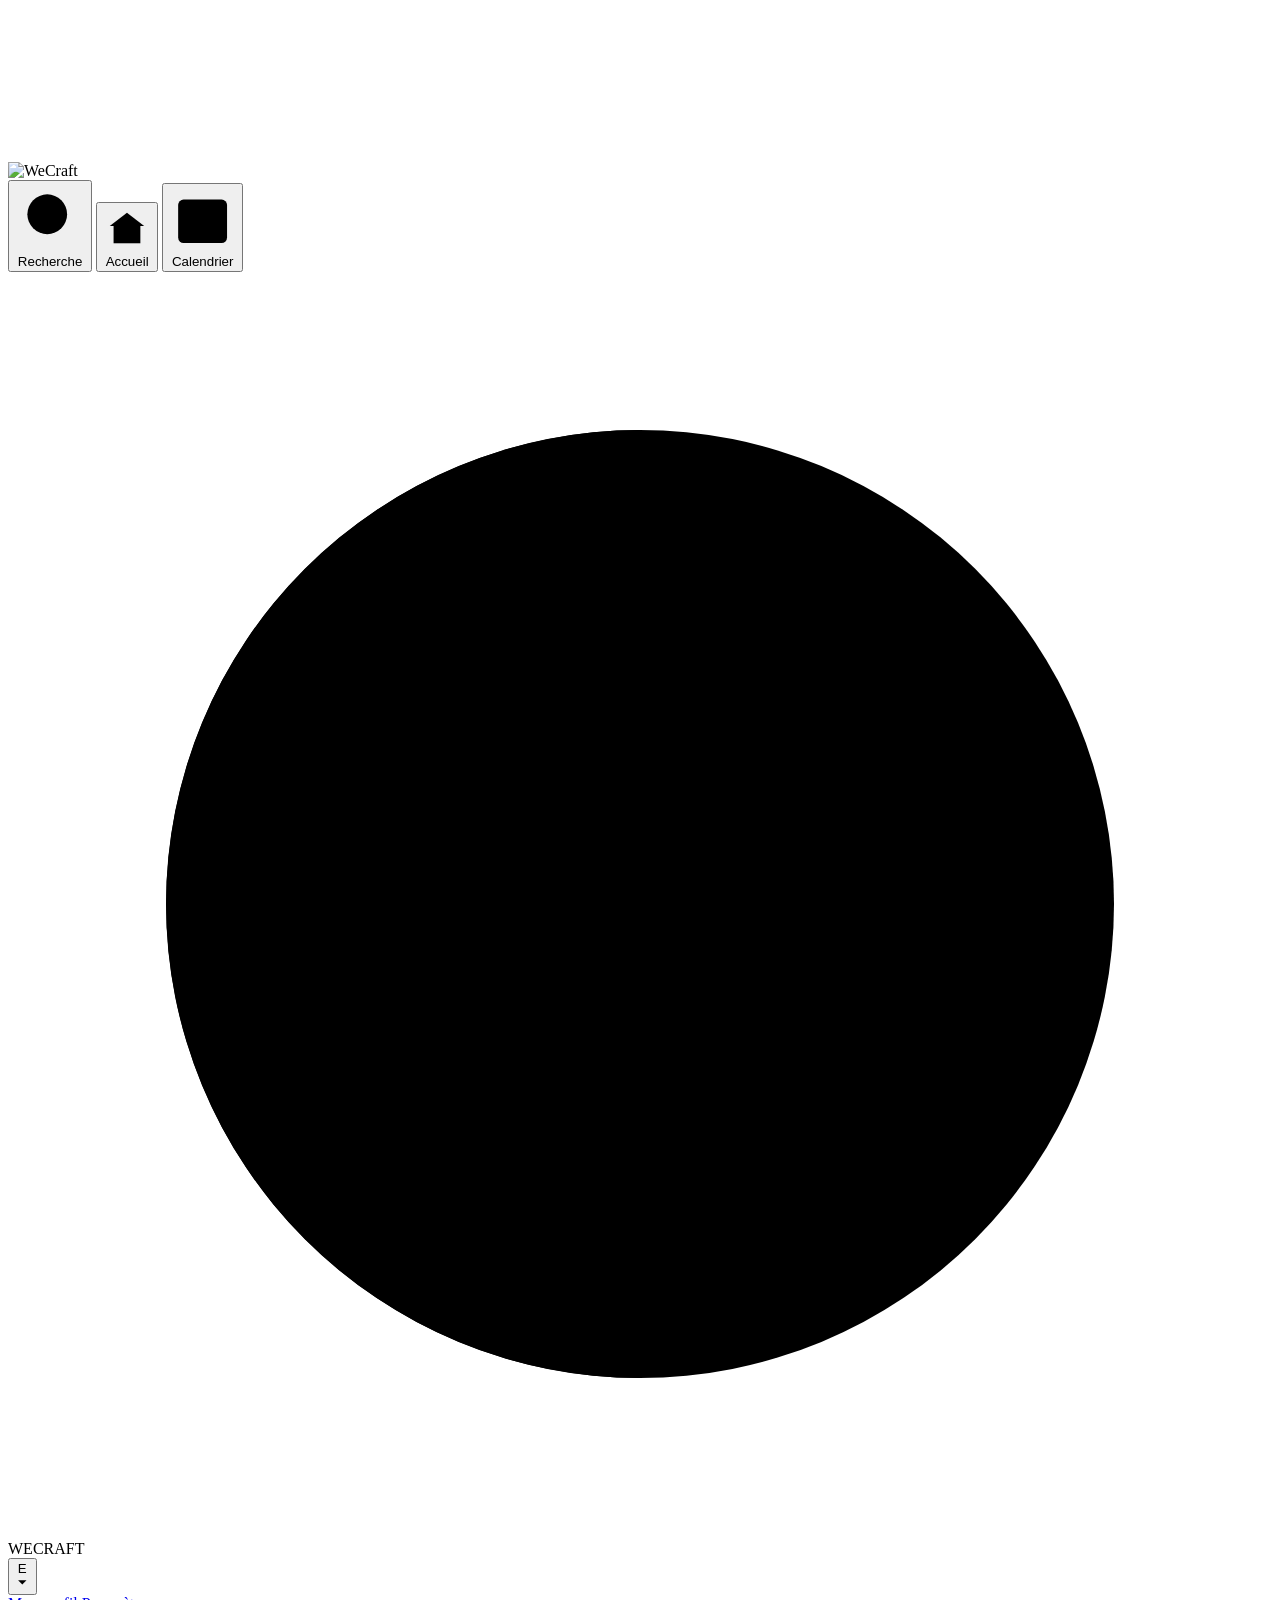
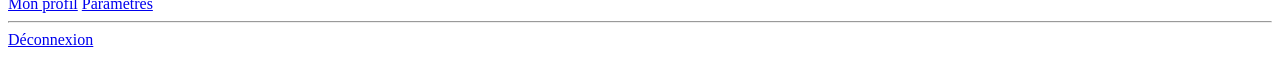
==== index.html @ 9e3f8c52 "c" ====
<!DOCTYPE html>
<html lang="fr" data-theme="starlight">
<head>
<meta charset="UTF-8" />
<meta name="viewport" content="width=device-width, initial-scale=1.0" />
<title>WeCraft — Accueil</title>
<meta name="description" content="Base du site WeCraft : navigation, thème visuel et structure prêts pour les futurs systèmes de vidéo, de recommandation et de calendrier." />
<link rel="icon" type="image/png" href="assets/logo.png" />

<link rel="preconnect" href="https://fonts.googleapis.com" />
<link rel="preconnect" href="https://fonts.gstatic.com" crossorigin />
<link href="https://fonts.googleapis.com/css2?family=Chakra+Petch:wght@500;600;700&family=Inter:wght@400;500;600&display=swap" rel="stylesheet" />

<link rel="stylesheet" href="css/theme.css" />
<link rel="stylesheet" href="css/base.css" />
<link rel="stylesheet" href="css/sections.css" />
</head>
<body>

<canvas id="starfield" aria-hidden="true"></canvas>

<aside class="sidebar" aria-label="Navigation principale">
  <div class="sidebar__brand">
    <img src="assets/logo.png" alt="WeCraft" />
  </div>

  <nav class="sidebar__nav">
    <button class="nav-btn" data-section="search" aria-current="false">
      <svg viewBox="0 0 24 24"><circle cx="11" cy="11" r="7" /><line x1="21" y1="21" x2="16.65" y2="16.65" /></svg>
      <span class="nav-btn__label">Recherche</span>
    </button>
    <button class="nav-btn" data-section="home" aria-current="page">
      <svg viewBox="0 0 24 24"><path d="M3 11l9-7 9 7" /><path d="M5 10v10h14V10" /></svg>
      <span class="nav-btn__label">Accueil</span>
    </button>
    <button class="nav-btn" data-section="calendar" aria-current="false">
      <svg viewBox="0 0 24 24"><rect x="3" y="5" width="18" height="16" rx="2" /><path d="M3 10h18M8 3v4M16 3v4" /></svg>
      <span class="nav-btn__label">Calendrier</span>
    </button>
  </nav>

  <div class="sidebar__spacer"></div>

  <div class="sidebar__theme-hook" title="Choix du thème — à venir">
    <svg viewBox="0 0 24 24"><circle cx="12" cy="12" r="9" /><path d="M12 3a9 9 0 0 0 0 18z" /></svg>
  </div>
</aside>

<div class="app-shell">
  <header class="topbar">
    <span class="topbar__wordmark">WE<span>CRAFT</span></span>

    <div class="profile">
      <button class="profile-btn" type="button">
        <span class="profile-btn__avatar">E</span>
        <svg class="profile-btn__chevron" viewBox="0 0 12 12"><path d="M2 4l4 4 4-4" /></svg>
      </button>
      <div class="profile-menu">
        <a href="#">Mon profil</a>
        <a href="#">Paramètres</a>
        <hr />
        <a href="#">Déconnexion</a>
      </div>
    </div>
  </header>

  <main id="app-content" class="is-loading" aria-live="polite"></main>
</div>

<script src="js/theme.js"></script>
<script src="js/starfield.js"></script>
<script src="js/app.js"></script>
</body>
</html>
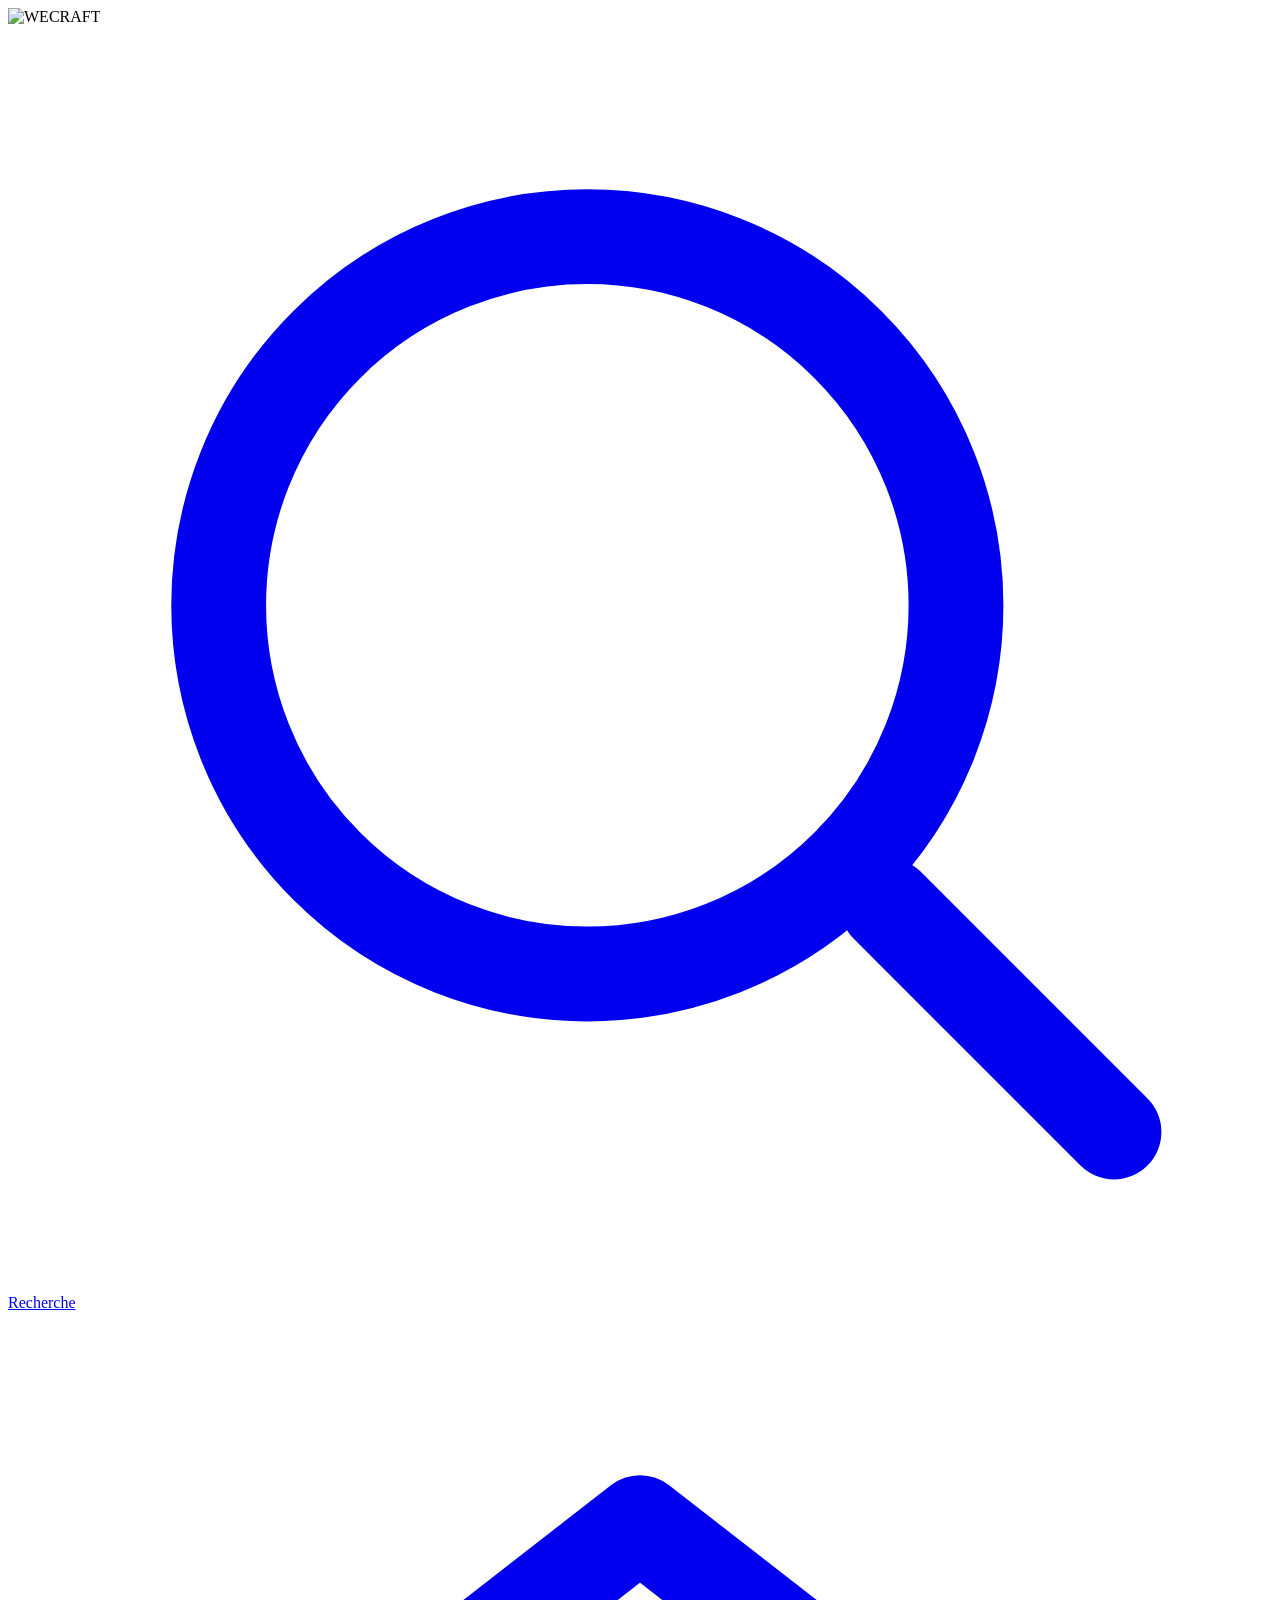
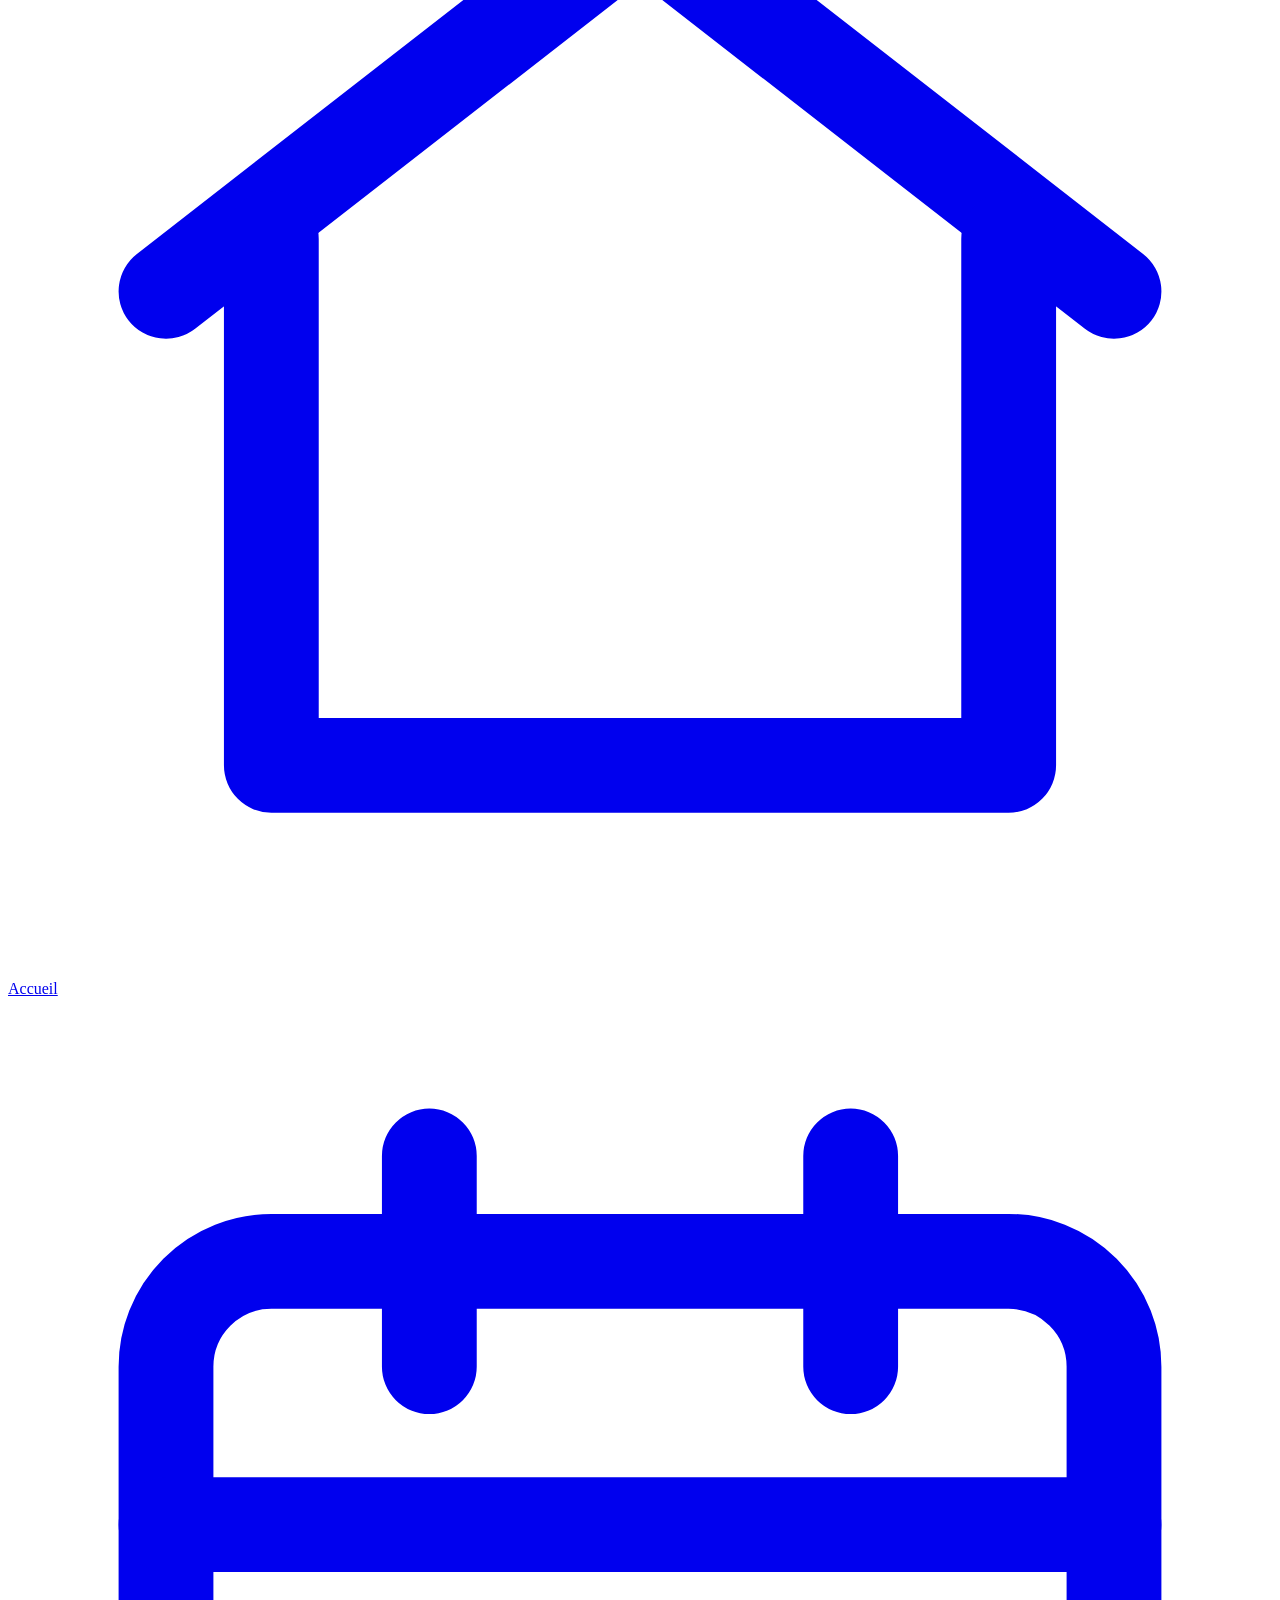
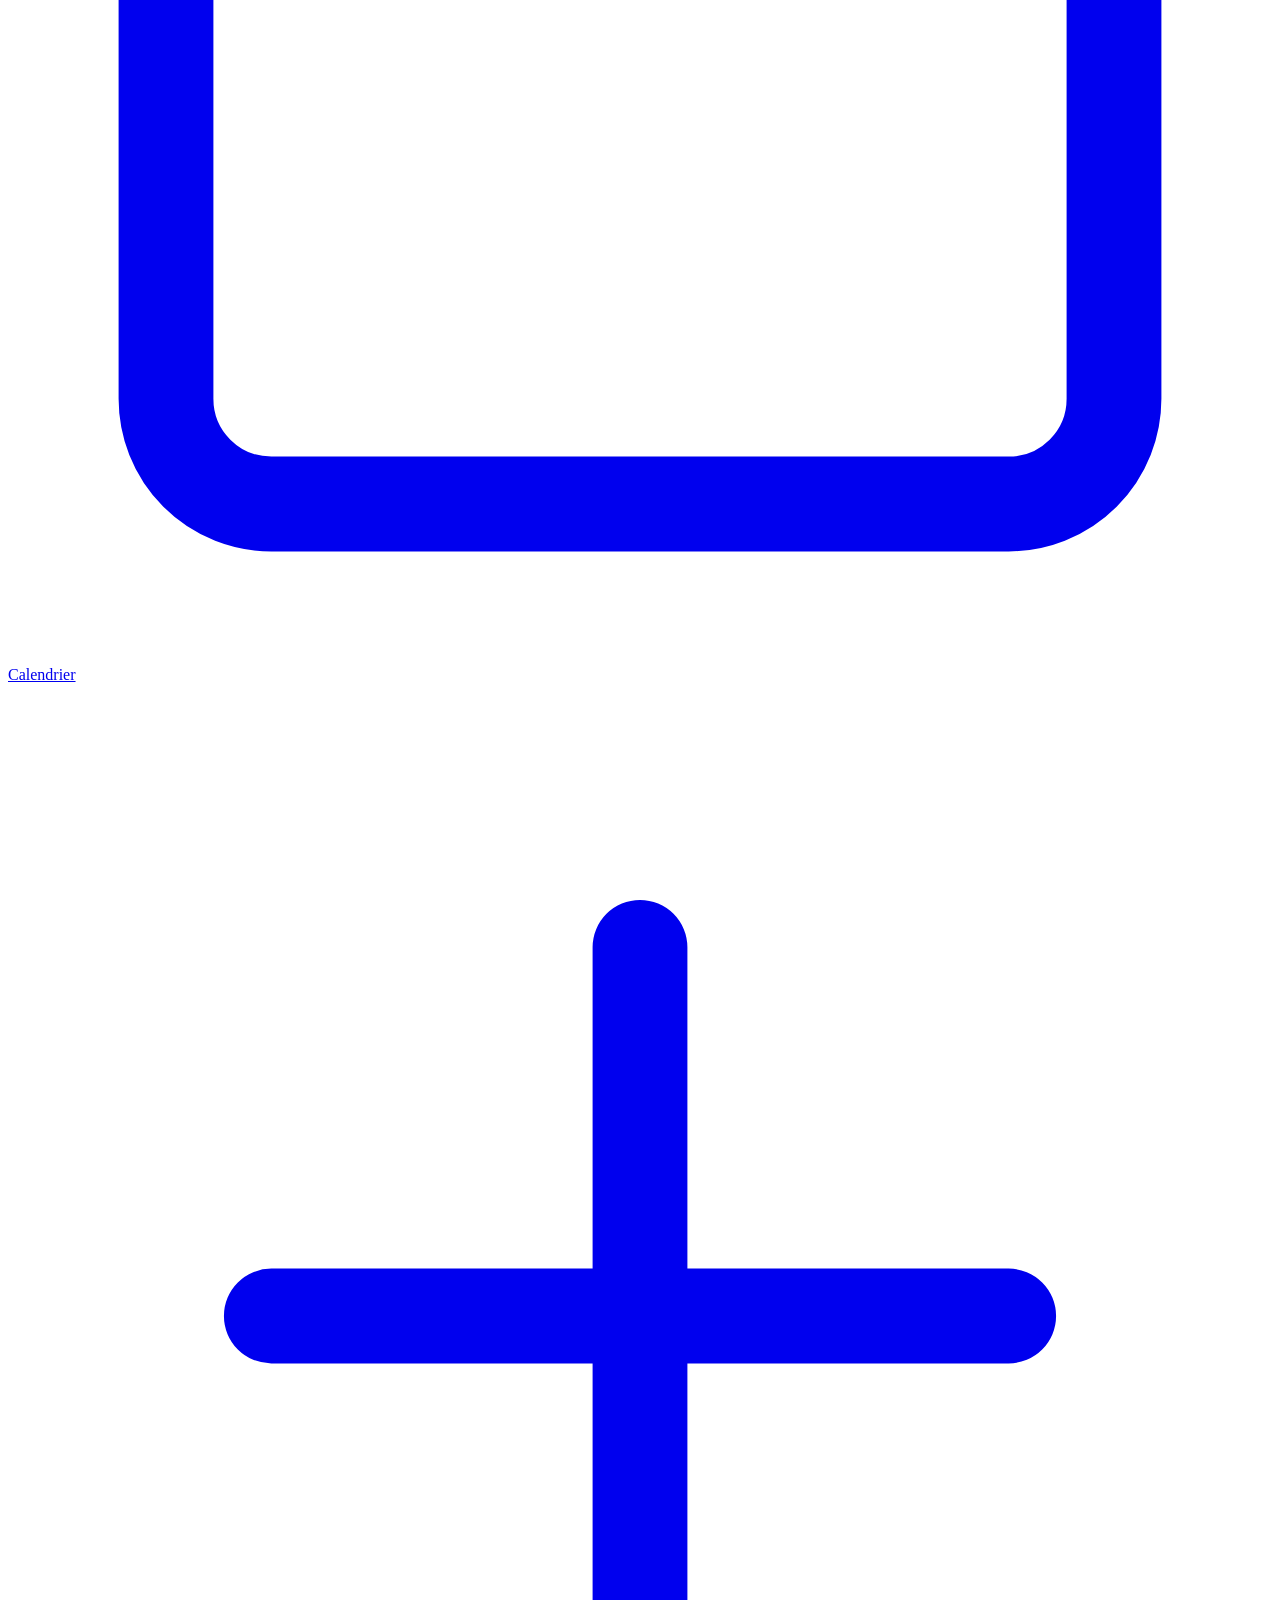
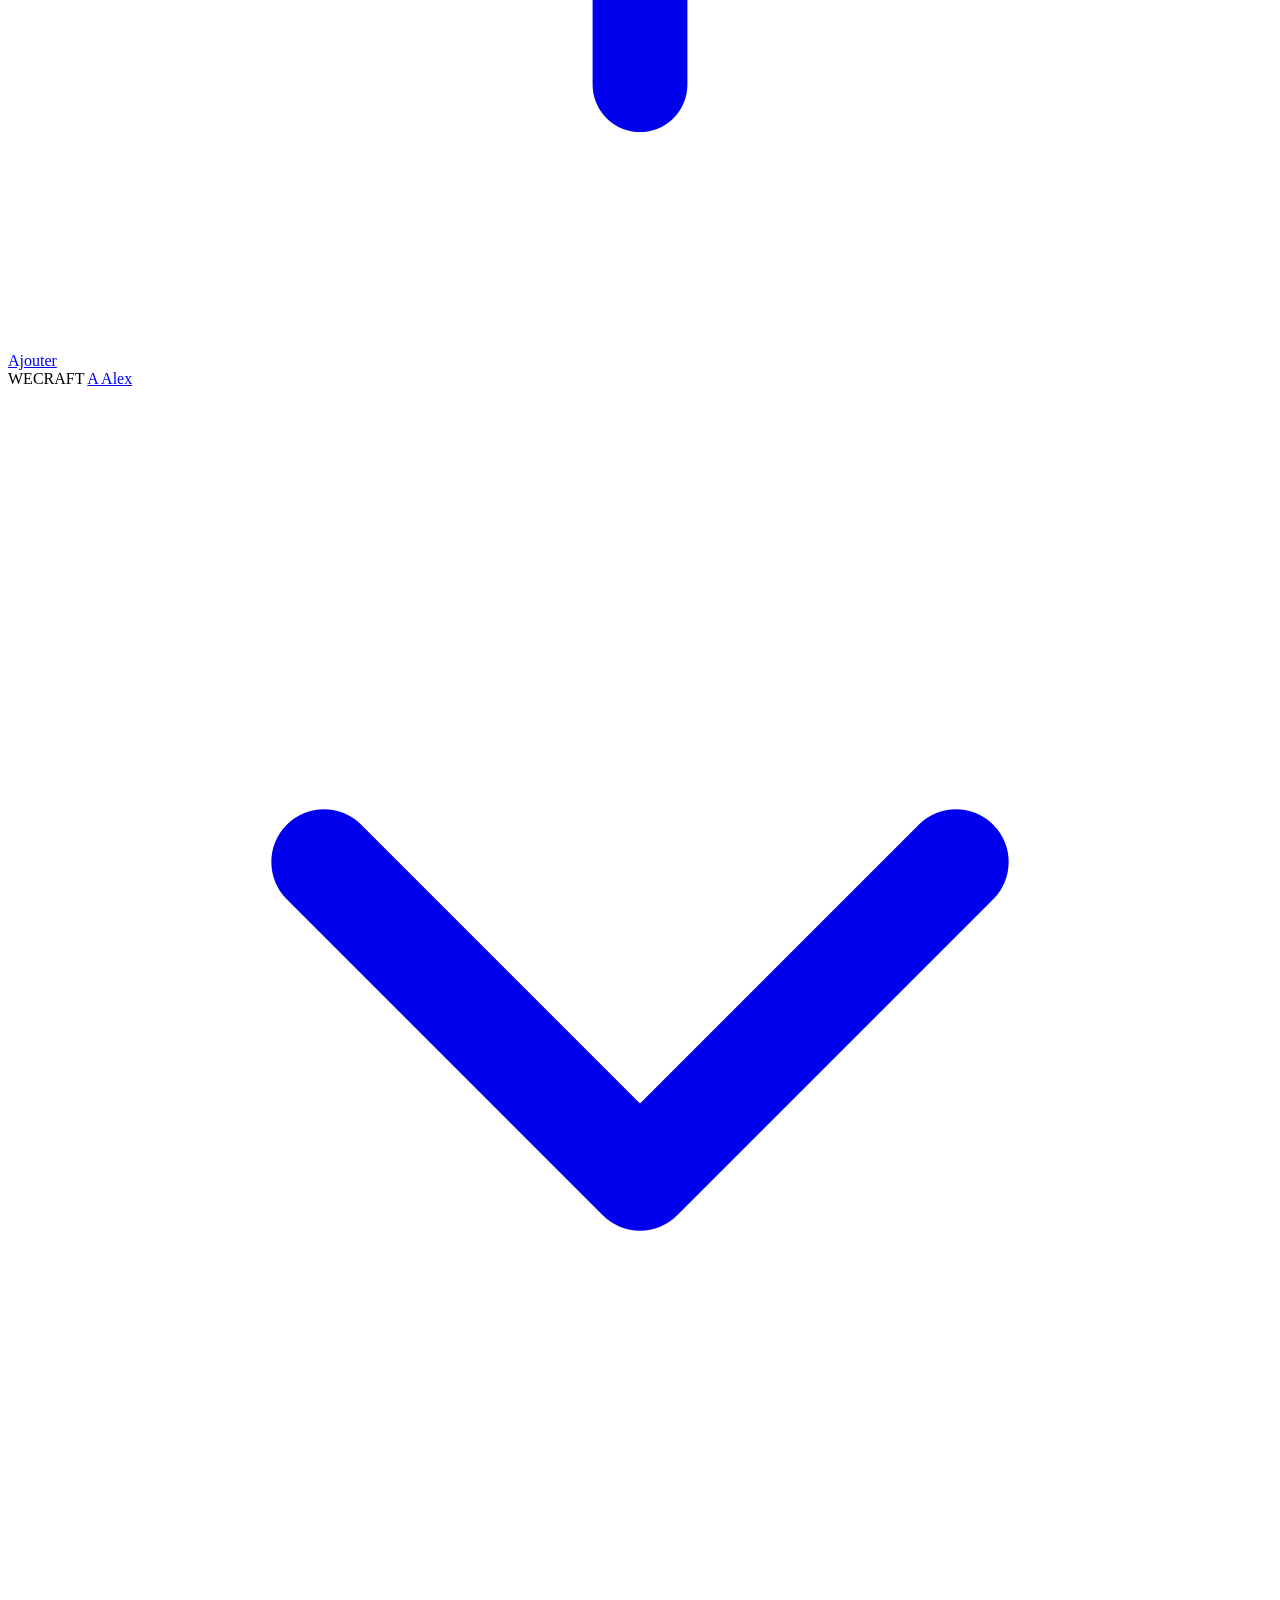
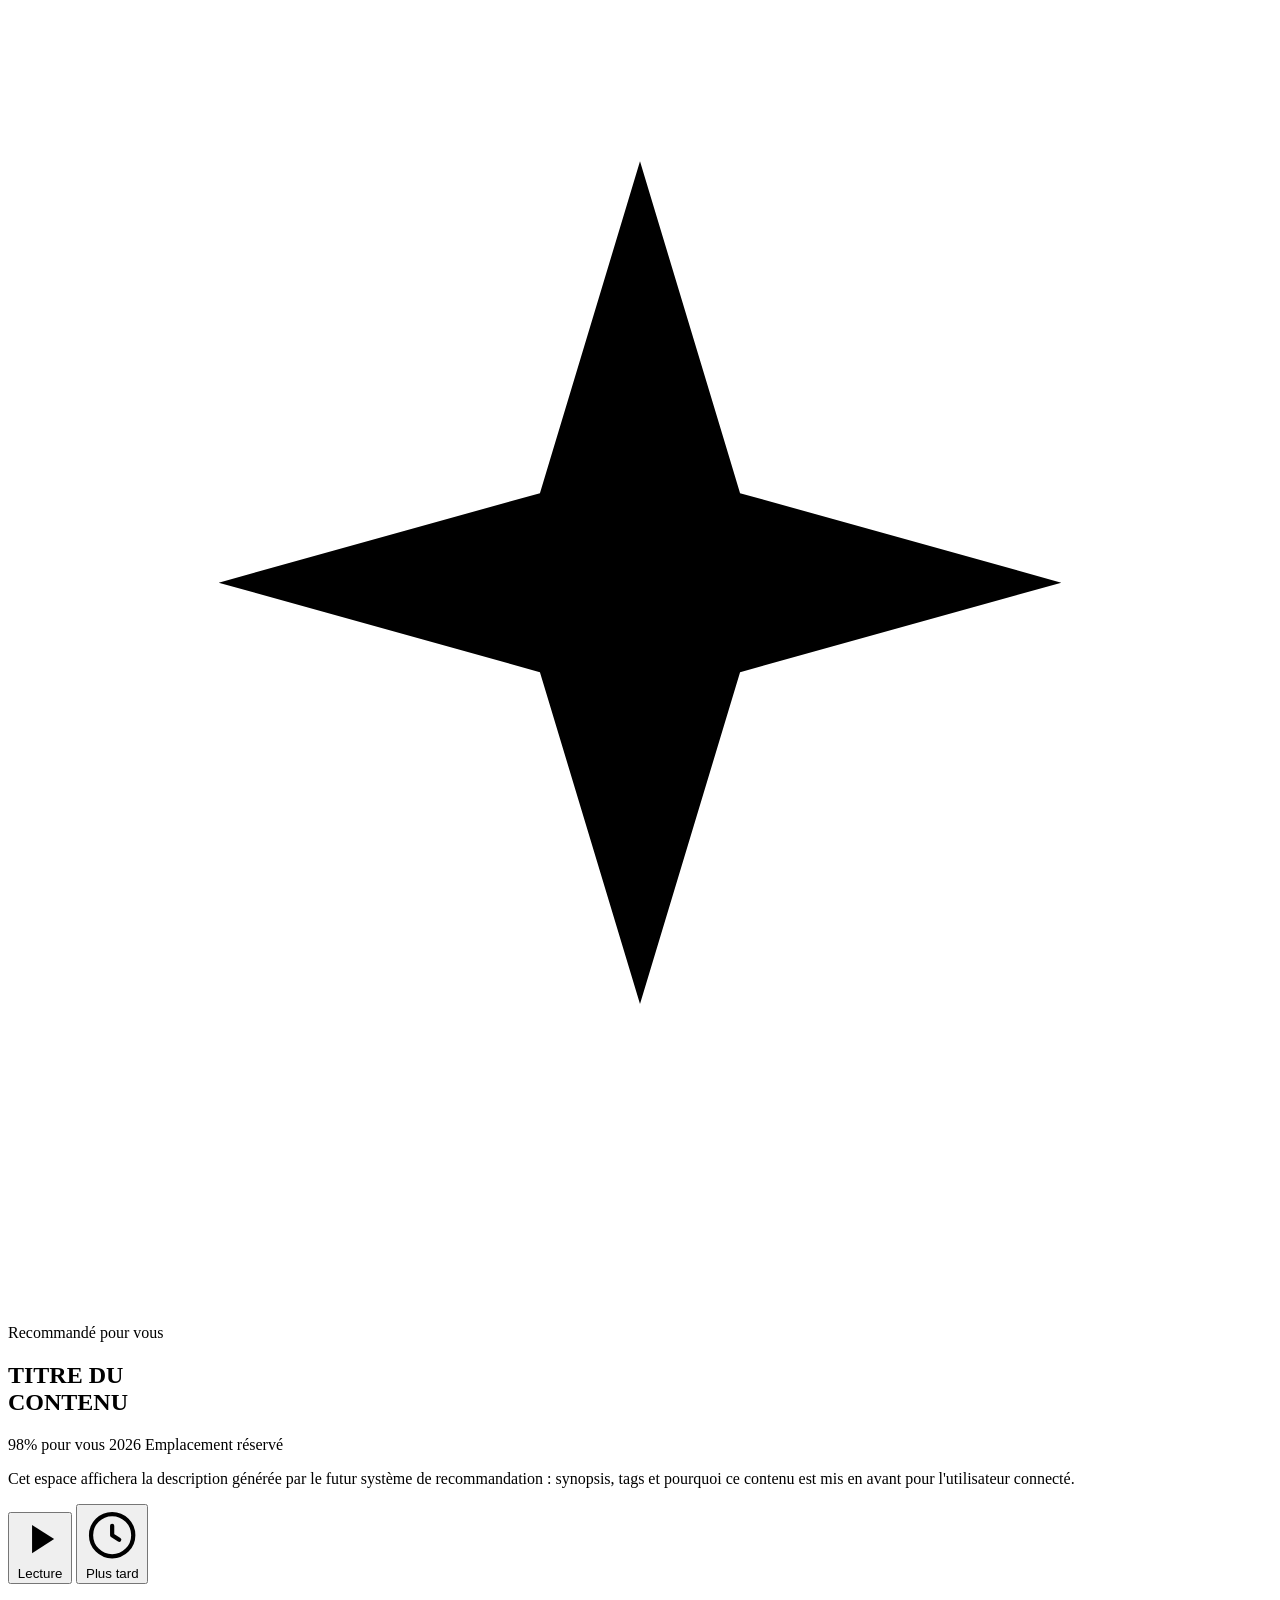
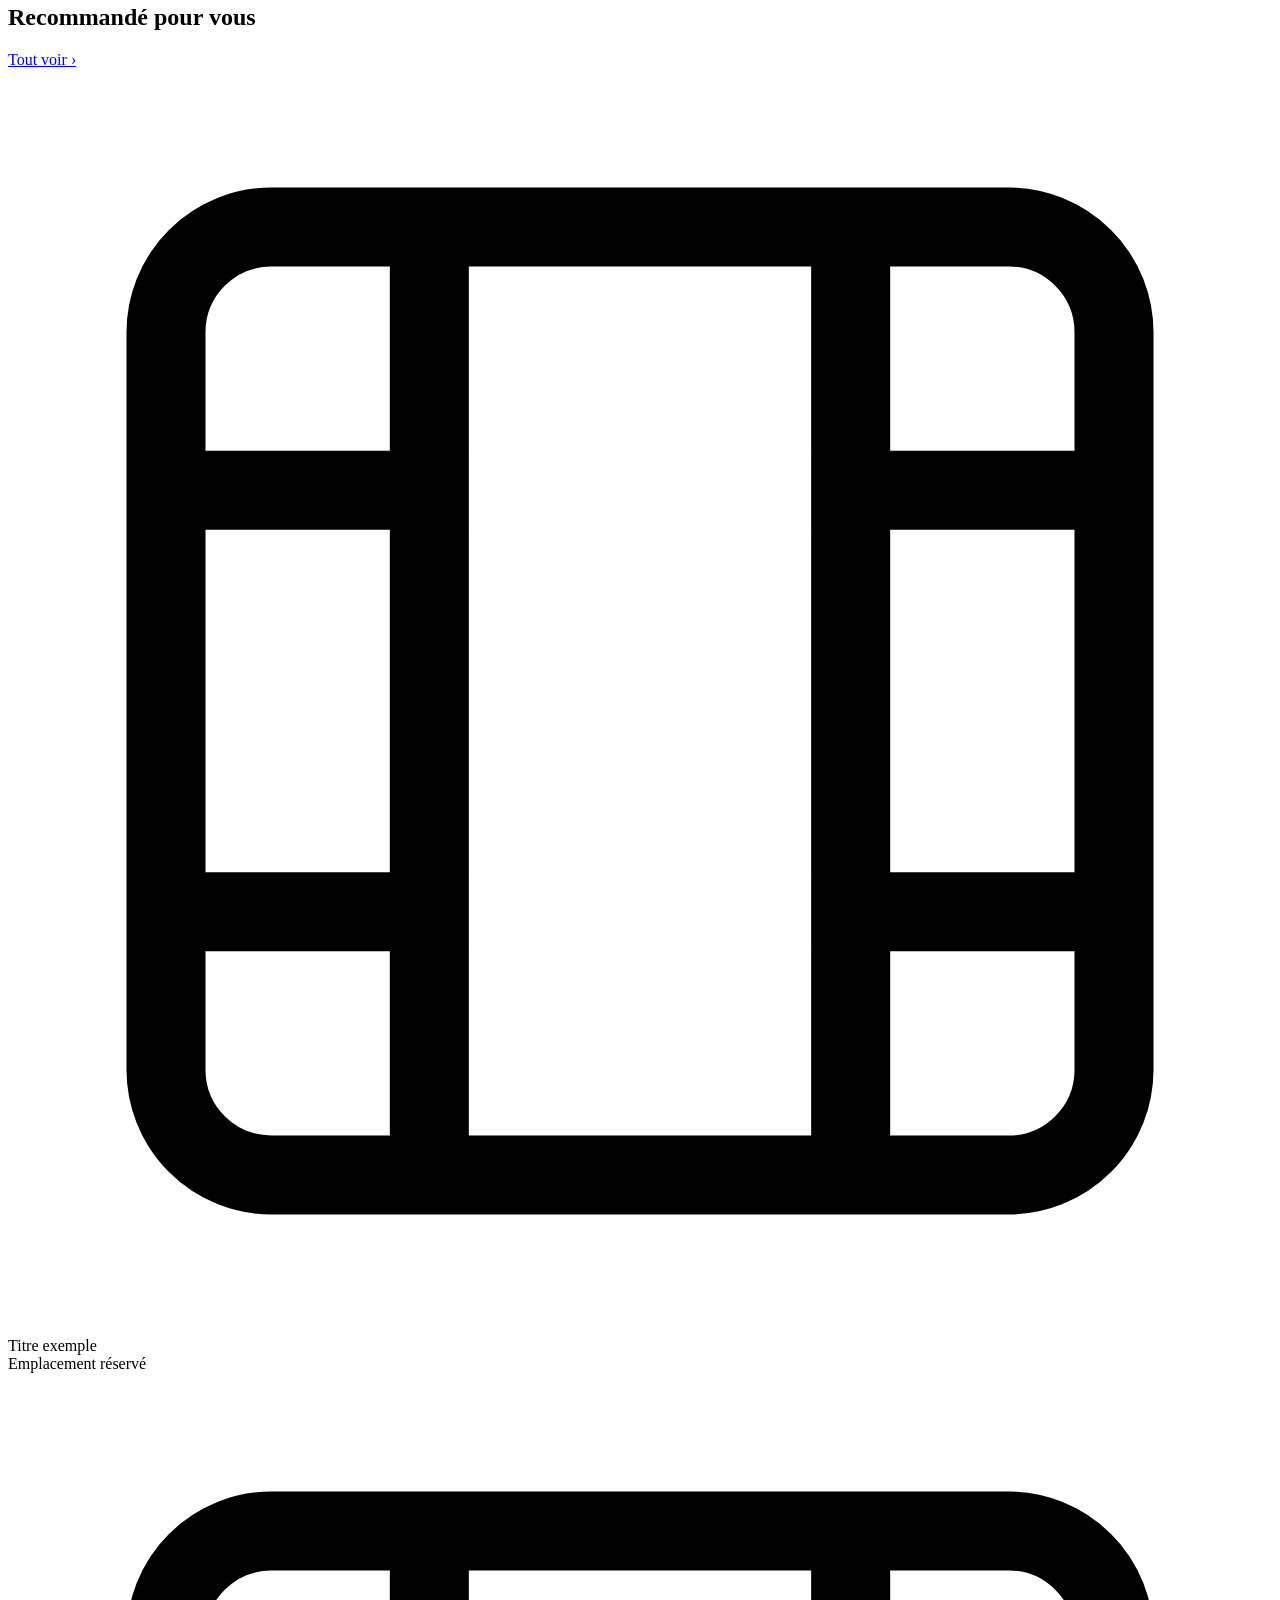
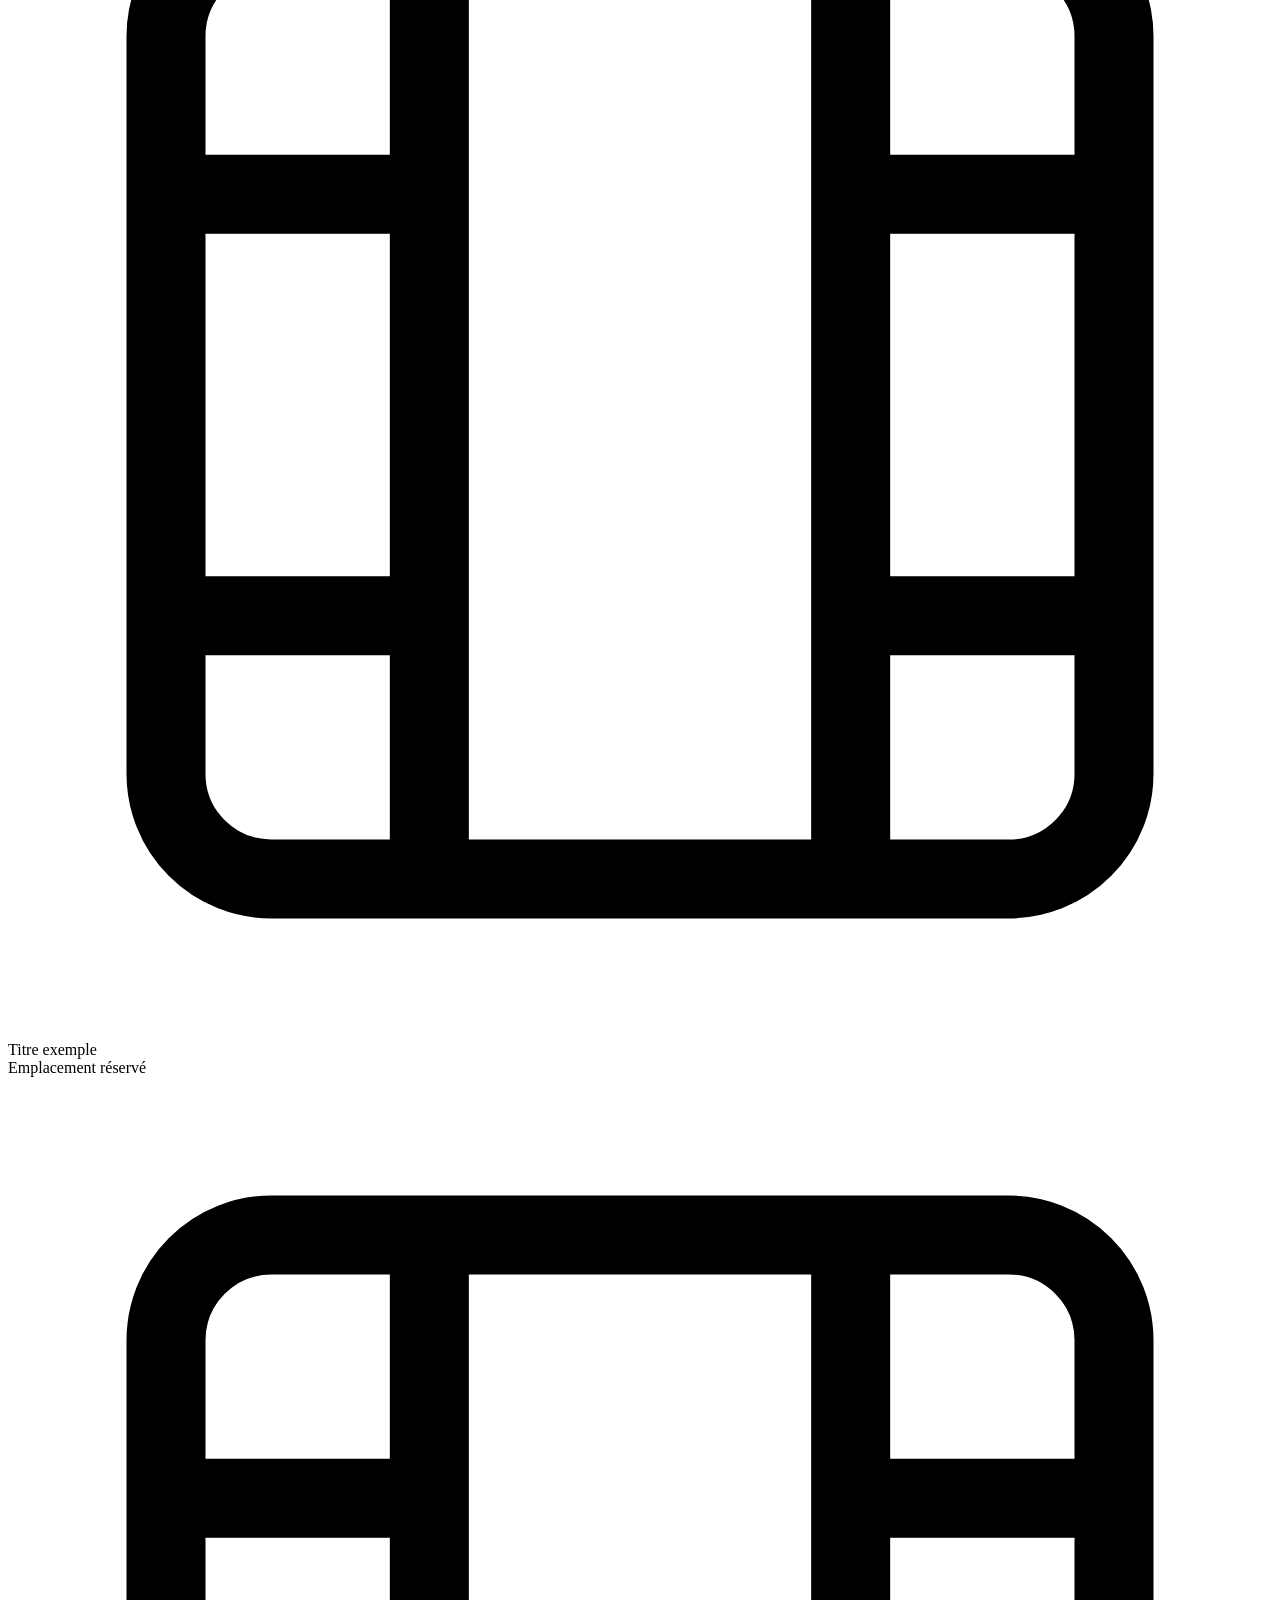
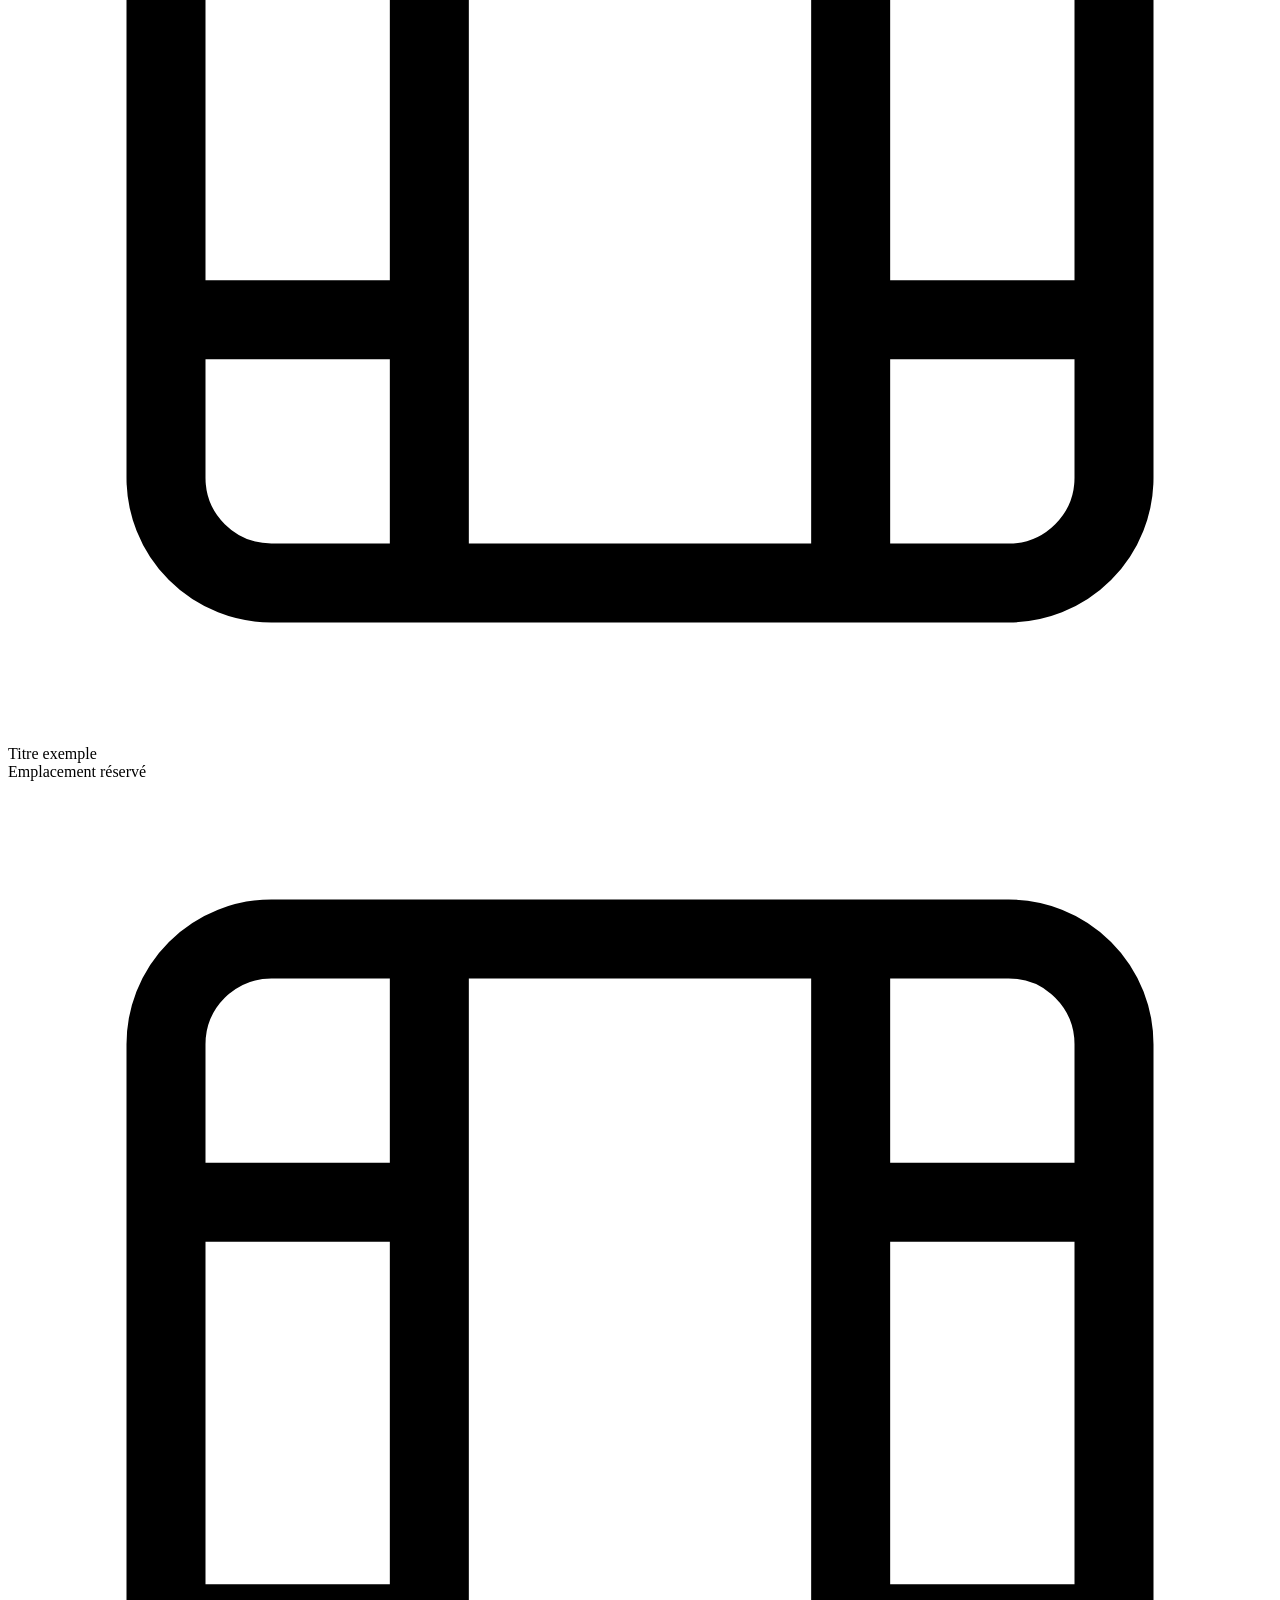
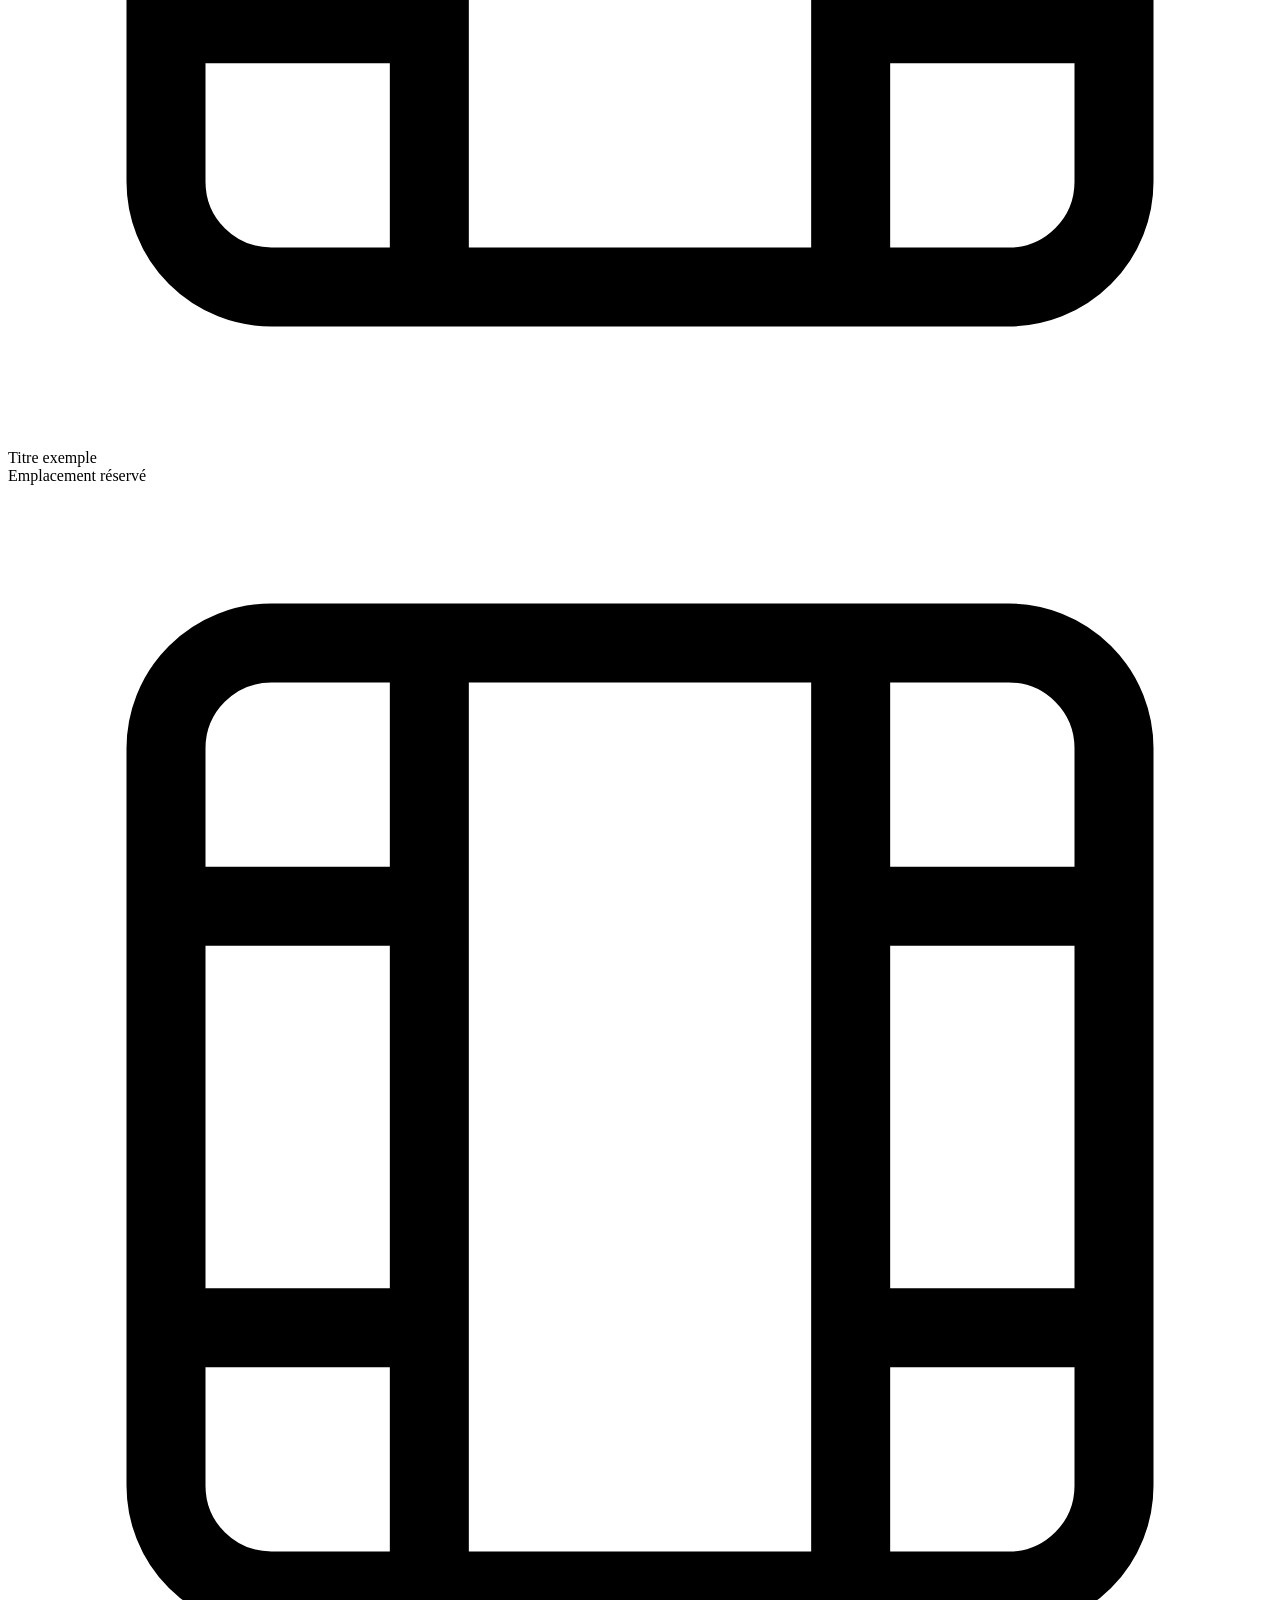
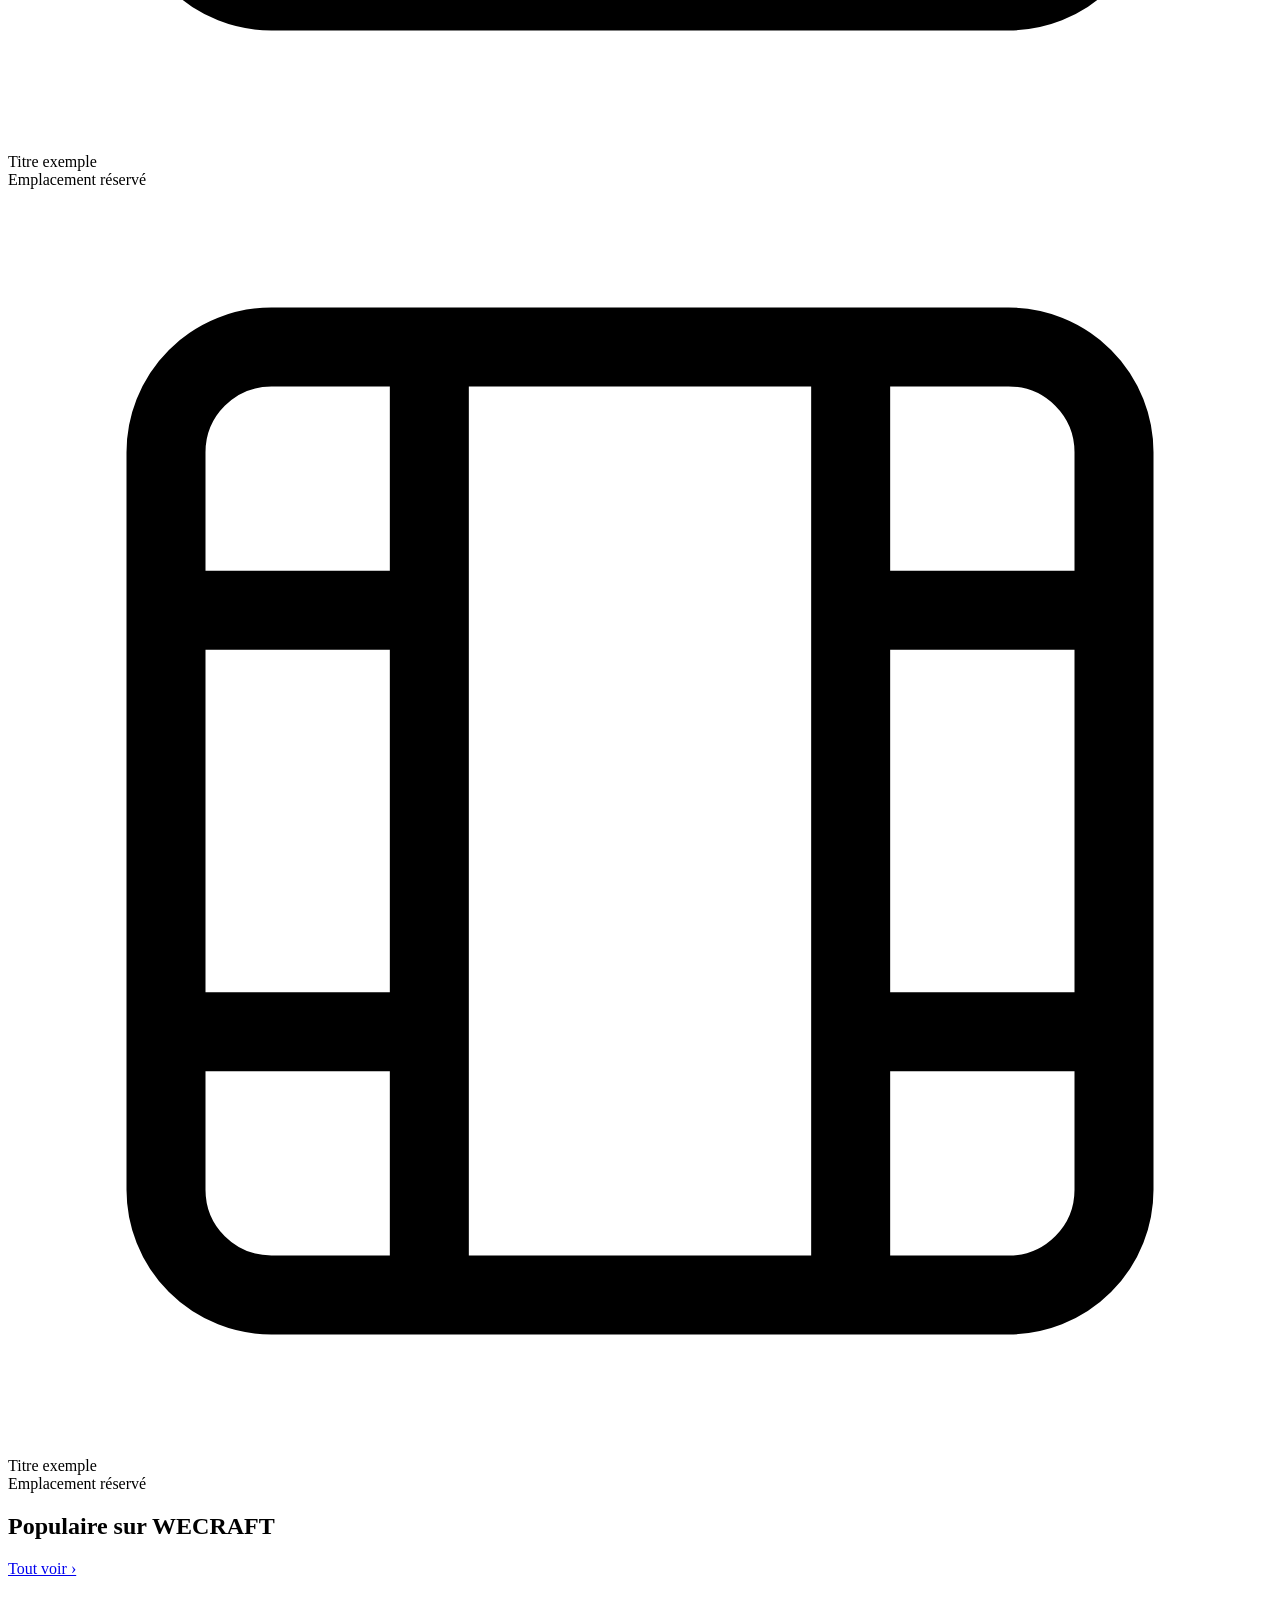
==== commit 838d15e3: "c" ====
--- a/index.html
+++ b/index.html
@@ -1,74 +1,230 @@
 <!DOCTYPE html>
-<html lang="fr" data-theme="starlight">
+<html lang="fr" data-theme="ciel-etoile">
 <head>
 <meta charset="UTF-8" />
 <meta name="viewport" content="width=device-width, initial-scale=1.0" />
-<title>WeCraft — Accueil</title>
-<meta name="description" content="Base du site WeCraft : navigation, thème visuel et structure prêts pour les futurs systèmes de vidéo, de recommandation et de calendrier." />
-<link rel="icon" type="image/png" href="assets/logo.png" />
-
-<link rel="preconnect" href="https://fonts.googleapis.com" />
-<link rel="preconnect" href="https://fonts.gstatic.com" crossorigin />
-<link href="https://fonts.googleapis.com/css2?family=Chakra+Petch:wght@500;600;700&family=Inter:wght@400;500;600&display=swap" rel="stylesheet" />
-
+<title>WECRAFT — Accueil</title>
+<link rel="icon" href="assets/logo.png" />
 <link rel="stylesheet" href="css/theme.css" />
-<link rel="stylesheet" href="css/base.css" />
-<link rel="stylesheet" href="css/sections.css" />
+<link rel="stylesheet" href="css/style.css" />
 </head>
-<body>
-
-<canvas id="starfield" aria-hidden="true"></canvas>
-
-<aside class="sidebar" aria-label="Navigation principale">
-  <div class="sidebar__brand">
-    <img src="assets/logo.png" alt="WeCraft" />
+<body data-page="home">
+
+<div class="wc-starfield"></div>
+
+<!-- ==========================================================================
+     Barre latérale — commune à toutes les pages
+     ========================================================================== -->
+<aside class="wc-sidebar">
+  <div class="wc-sidebar__logo">
+    <img src="assets/logo.png" alt="WECRAFT" />
   </div>
 
-  <nav class="sidebar__nav">
-    <button class="nav-btn" data-section="search" aria-current="false">
-      <svg viewBox="0 0 24 24"><circle cx="11" cy="11" r="7" /><line x1="21" y1="21" x2="16.65" y2="16.65" /></svg>
-      <span class="nav-btn__label">Recherche</span>
-    </button>
-    <button class="nav-btn" data-section="home" aria-current="page">
-      <svg viewBox="0 0 24 24"><path d="M3 11l9-7 9 7" /><path d="M5 10v10h14V10" /></svg>
-      <span class="nav-btn__label">Accueil</span>
-    </button>
-    <button class="nav-btn" data-section="calendar" aria-current="false">
-      <svg viewBox="0 0 24 24"><rect x="3" y="5" width="18" height="16" rx="2" /><path d="M3 10h18M8 3v4M16 3v4" /></svg>
-      <span class="nav-btn__label">Calendrier</span>
-    </button>
+  <nav class="wc-sidebar__nav">
+    <a class="wc-navbtn" data-page="search" href="search.html" aria-label="Recherche">
+      <svg viewBox="0 0 24 24" fill="none" stroke="currentColor" stroke-width="1.8" stroke-linecap="round"><circle cx="11" cy="11" r="7"/><path d="M21 21l-4.3-4.3"/></svg>
+      <span class="wc-navbtn__label">Recherche</span>
+    </a>
+    <a class="wc-navbtn" data-page="home" href="index.html" aria-label="Accueil">
+      <svg viewBox="0 0 24 24" fill="none" stroke="currentColor" stroke-width="1.8" stroke-linecap="round" stroke-linejoin="round"><path d="M3 11l9-7 9 7"/><path d="M5 10v10h14V10"/></svg>
+      <span class="wc-navbtn__label">Accueil</span>
+    </a>
+    <a class="wc-navbtn" data-page="calendar" href="calendar.html" aria-label="Calendrier">
+      <svg viewBox="0 0 24 24" fill="none" stroke="currentColor" stroke-width="1.8" stroke-linecap="round" stroke-linejoin="round"><rect x="3" y="5" width="18" height="16" rx="2"/><path d="M3 10h18M8 3v4M16 3v4"/></svg>
+      <span class="wc-navbtn__label">Calendrier</span>
+    </a>
   </nav>
 
-  <div class="sidebar__spacer"></div>
-
-  <div class="sidebar__theme-hook" title="Choix du thème — à venir">
-    <svg viewBox="0 0 24 24"><circle cx="12" cy="12" r="9" /><path d="M12 3a9 9 0 0 0 0 18z" /></svg>
-  </div>
+  <div class="wc-sidebar__spacer"></div>
+
+  <a class="wc-navbtn" href="#" aria-label="Ajouter">
+    <svg viewBox="0 0 24 24" fill="none" stroke="currentColor" stroke-width="1.8" stroke-linecap="round"><path d="M12 5v14M5 12h14"/></svg>
+    <span class="wc-navbtn__label">Ajouter</span>
+  </a>
 </aside>
 
-<div class="app-shell">
-  <header class="topbar">
-    <span class="topbar__wordmark">WE<span>CRAFT</span></span>
-
-    <div class="profile">
-      <button class="profile-btn" type="button">
-        <span class="profile-btn__avatar">E</span>
-        <svg class="profile-btn__chevron" viewBox="0 0 12 12"><path d="M2 4l4 4 4-4" /></svg>
-      </button>
-      <div class="profile-menu">
-        <a href="#">Mon profil</a>
-        <a href="#">Paramètres</a>
-        <hr />
-        <a href="#">Déconnexion</a>
+<!-- ==========================================================================
+     Barre supérieure — profil
+     ========================================================================== -->
+<header class="wc-topbar">
+  <span class="wc-topbar__brandword">WECRAFT</span>
+  <a class="wc-profile" data-page="profile" href="profile.html" aria-label="Profil">
+    <span class="wc-profile__avatar">A</span>
+    <span class="wc-profile__name">Alex</span>
+    <svg viewBox="0 0 24 24" fill="none" stroke="currentColor" stroke-width="2" stroke-linecap="round" stroke-linejoin="round"><path d="M6 9l6 6 6-6"/></svg>
+  </a>
+</header>
+
+<main class="wc-main">
+
+  <!-- Section Hero : mis en avant par le futur système de recommandation -->
+  <section class="wc-hero">
+    <div class="wc-hero__bg" style="background-image: radial-gradient(ellipse at 30% 20%, #1c2a5e 0%, #05060c 65%);"></div>
+    <div class="wc-hero__content">
+      <div class="wc-eyebrow">
+        <svg viewBox="0 0 24 24" fill="currentColor"><path d="M12 2l1.9 6.3L20 10l-6.1 1.7L12 18l-1.9-6.3L4 10l6.1-1.7L12 2z"/></svg>
+        Recommandé pour vous
+      </div>
+      <h1 class="wc-hero__title">TITRE DU<br/>CONTENU</h1>
+      <div class="wc-hero__meta">
+        <span class="wc-match">98% pour vous</span>
+        <span>2026</span>
+        <span>Emplacement réservé</span>
+      </div>
+      <p class="wc-hero__desc">
+        Cet espace affichera la description générée par le futur système de
+        recommandation : synopsis, tags et pourquoi ce contenu est mis en avant
+        pour l'utilisateur connecté.
+      </p>
+      <div class="wc-hero__actions">
+        <button class="wc-btn wc-btn--primary">
+          <svg viewBox="0 0 24 24" fill="currentColor"><path d="M8 5v14l11-7z"/></svg>
+          Lecture
+        </button>
+        <button class="wc-btn wc-btn--ghost">
+          <svg viewBox="0 0 24 24" fill="none" stroke="currentColor" stroke-width="1.8" stroke-linecap="round" stroke-linejoin="round"><circle cx="12" cy="12" r="9"/><path d="M12 8v4l3 2"/></svg>
+          Plus tard
+        </button>
       </div>
     </div>
-  </header>
-
-  <main id="app-content" class="is-loading" aria-live="polite"></main>
-</div>
-
-<script src="js/theme.js"></script>
-<script src="js/starfield.js"></script>
-<script src="js/app.js"></script>
+  </section>
+
+  <!-- Rangées de contenu : chaque .wc-row__track sera peuplé dynamiquement -->
+  <section class="wc-rows">
+
+    <div class="wc-row" data-row="recommandations">
+      <div class="wc-row__head">
+        <h2 class="wc-row__title">Recommandé pour vous</h2>
+        <a class="wc-row__all" href="#">Tout voir ›</a>
+      </div>
+      <div class="wc-row__track">
+        <!-- Cartes générées par le futur système de recommandation -->
+        <article class="wc-card">
+          <div class="wc-card__art"></div>
+          <div class="wc-card__placeholder-icon">
+            <svg viewBox="0 0 24 24" fill="none" stroke="currentColor" stroke-width="1.5"><rect x="3" y="3" width="18" height="18" rx="2"/><path d="M8 3v18M16 3v18M3 8h5M3 16h5M16 8h5M16 16h5"/></svg>
+          </div>
+          <div class="wc-card__label">
+            <div class="wc-card__title">Titre exemple</div>
+            <div class="wc-card__sub">Emplacement réservé</div>
+          </div>
+        </article>
+        <article class="wc-card">
+          <div class="wc-card__art" style="--wc-tint: linear-gradient(160deg,#233166,#05060c 70%)"></div>
+          <div class="wc-card__placeholder-icon">
+            <svg viewBox="0 0 24 24" fill="none" stroke="currentColor" stroke-width="1.5"><rect x="3" y="3" width="18" height="18" rx="2"/><path d="M8 3v18M16 3v18M3 8h5M3 16h5M16 8h5M16 16h5"/></svg>
+          </div>
+          <div class="wc-card__label">
+            <div class="wc-card__title">Titre exemple</div>
+            <div class="wc-card__sub">Emplacement réservé</div>
+          </div>
+        </article>
+        <article class="wc-card">
+          <div class="wc-card__art" style="--wc-tint: linear-gradient(160deg,#151d40,#05060c 70%)"></div>
+          <div class="wc-card__placeholder-icon">
+            <svg viewBox="0 0 24 24" fill="none" stroke="currentColor" stroke-width="1.5"><rect x="3" y="3" width="18" height="18" rx="2"/><path d="M8 3v18M16 3v18M3 8h5M3 16h5M16 8h5M16 16h5"/></svg>
+          </div>
+          <div class="wc-card__label">
+            <div class="wc-card__title">Titre exemple</div>
+            <div class="wc-card__sub">Emplacement réservé</div>
+          </div>
+        </article>
+        <article class="wc-card">
+          <div class="wc-card__art" style="--wc-tint: linear-gradient(160deg,#2a3a72,#05060c 70%)"></div>
+          <div class="wc-card__placeholder-icon">
+            <svg viewBox="0 0 24 24" fill="none" stroke="currentColor" stroke-width="1.5"><rect x="3" y="3" width="18" height="18" rx="2"/><path d="M8 3v18M16 3v18M3 8h5M3 16h5M16 8h5M16 16h5"/></svg>
+          </div>
+          <div class="wc-card__label">
+            <div class="wc-card__title">Titre exemple</div>
+            <div class="wc-card__sub">Emplacement réservé</div>
+          </div>
+        </article>
+        <article class="wc-card">
+          <div class="wc-card__art"></div>
+          <div class="wc-card__placeholder-icon">
+            <svg viewBox="0 0 24 24" fill="none" stroke="currentColor" stroke-width="1.5"><rect x="3" y="3" width="18" height="18" rx="2"/><path d="M8 3v18M16 3v18M3 8h5M3 16h5M16 8h5M16 16h5"/></svg>
+          </div>
+          <div class="wc-card__label">
+            <div class="wc-card__title">Titre exemple</div>
+            <div class="wc-card__sub">Emplacement réservé</div>
+          </div>
+        </article>
+        <article class="wc-card">
+          <div class="wc-card__art" style="--wc-tint: linear-gradient(160deg,#233166,#05060c 70%)"></div>
+          <div class="wc-card__placeholder-icon">
+            <svg viewBox="0 0 24 24" fill="none" stroke="currentColor" stroke-width="1.5"><rect x="3" y="3" width="18" height="18" rx="2"/><path d="M8 3v18M16 3v18M3 8h5M3 16h5M16 8h5M16 16h5"/></svg>
+          </div>
+          <div class="wc-card__label">
+            <div class="wc-card__title">Titre exemple</div>
+            <div class="wc-card__sub">Emplacement réservé</div>
+          </div>
+        </article>
+      </div>
+    </div>
+
+    <div class="wc-row" data-row="populaire">
+      <div class="wc-row__head">
+        <h2 class="wc-row__title">Populaire sur WECRAFT</h2>
+        <a class="wc-row__all" href="#">Tout voir ›</a>
+      </div>
+      <div class="wc-row__track">
+        <article class="wc-card">
+          <div class="wc-card__art" style="--wc-tint: linear-gradient(160deg,#151d40,#05060c 70%)"></div>
+          <div class="wc-card__placeholder-icon">
+            <svg viewBox="0 0 24 24" fill="none" stroke="currentColor" stroke-width="1.5"><rect x="3" y="3" width="18" height="18" rx="2"/><path d="M8 3v18M16 3v18M3 8h5M3 16h5M16 8h5M16 16h5"/></svg>
+          </div>
+          <div class="wc-card__label">
+            <div class="wc-card__title">Titre exemple</div>
+            <div class="wc-card__sub">Emplacement réservé</div>
+          </div>
+        </article>
+        <article class="wc-card">
+          <div class="wc-card__art"></div>
+          <div class="wc-card__placeholder-icon">
+            <svg viewBox="0 0 24 24" fill="none" stroke="currentColor" stroke-width="1.5"><rect x="3" y="3" width="18" height="18" rx="2"/><path d="M8 3v18M16 3v18M3 8h5M3 16h5M16 8h5M16 16h5"/></svg>
+          </div>
+          <div class="wc-card__label">
+            <div class="wc-card__title">Titre exemple</div>
+            <div class="wc-card__sub">Emplacement réservé</div>
+          </div>
+        </article>
+        <article class="wc-card">
+          <div class="wc-card__art" style="--wc-tint: linear-gradient(160deg,#2a3a72,#05060c 70%)"></div>
+          <div class="wc-card__placeholder-icon">
+            <svg viewBox="0 0 24 24" fill="none" stroke="currentColor" stroke-width="1.5"><rect x="3" y="3" width="18" height="18" rx="2"/><path d="M8 3v18M16 3v18M3 8h5M3 16h5M16 8h5M16 16h5"/></svg>
+          </div>
+          <div class="wc-card__label">
+            <div class="wc-card__title">Titre exemple</div>
+            <div class="wc-card__sub">Emplacement réservé</div>
+          </div>
+        </article>
+        <article class="wc-card">
+          <div class="wc-card__art" style="--wc-tint: linear-gradient(160deg,#233166,#05060c 70%)"></div>
+          <div class="wc-card__placeholder-icon">
+            <svg viewBox="0 0 24 24" fill="none" stroke="currentColor" stroke-width="1.5"><rect x="3" y="3" width="18" height="18" rx="2"/><path d="M8 3v18M16 3v18M3 8h5M3 16h5M16 8h5M16 16h5"/></svg>
+          </div>
+          <div class="wc-card__label">
+            <div class="wc-card__title">Titre exemple</div>
+            <div class="wc-card__sub">Emplacement réservé</div>
+          </div>
+        </article>
+        <article class="wc-card">
+          <div class="wc-card__art"></div>
+          <div class="wc-card__placeholder-icon">
+            <svg viewBox="0 0 24 24" fill="none" stroke="currentColor" stroke-width="1.5"><rect x="3" y="3" width="18" height="18" rx="2"/><path d="M8 3v18M16 3v18M3 8h5M3 16h5M16 8h5M16 16h5"/></svg>
+          </div>
+          <div class="wc-card__label">
+            <div class="wc-card__title">Titre exemple</div>
+            <div class="wc-card__sub">Emplacement réservé</div>
+          </div>
+        </article>
+      </div>
+    </div>
+
+  </section>
+
+</main>
+
+<script src="js/main.js"></script>
 </body>
 </html>
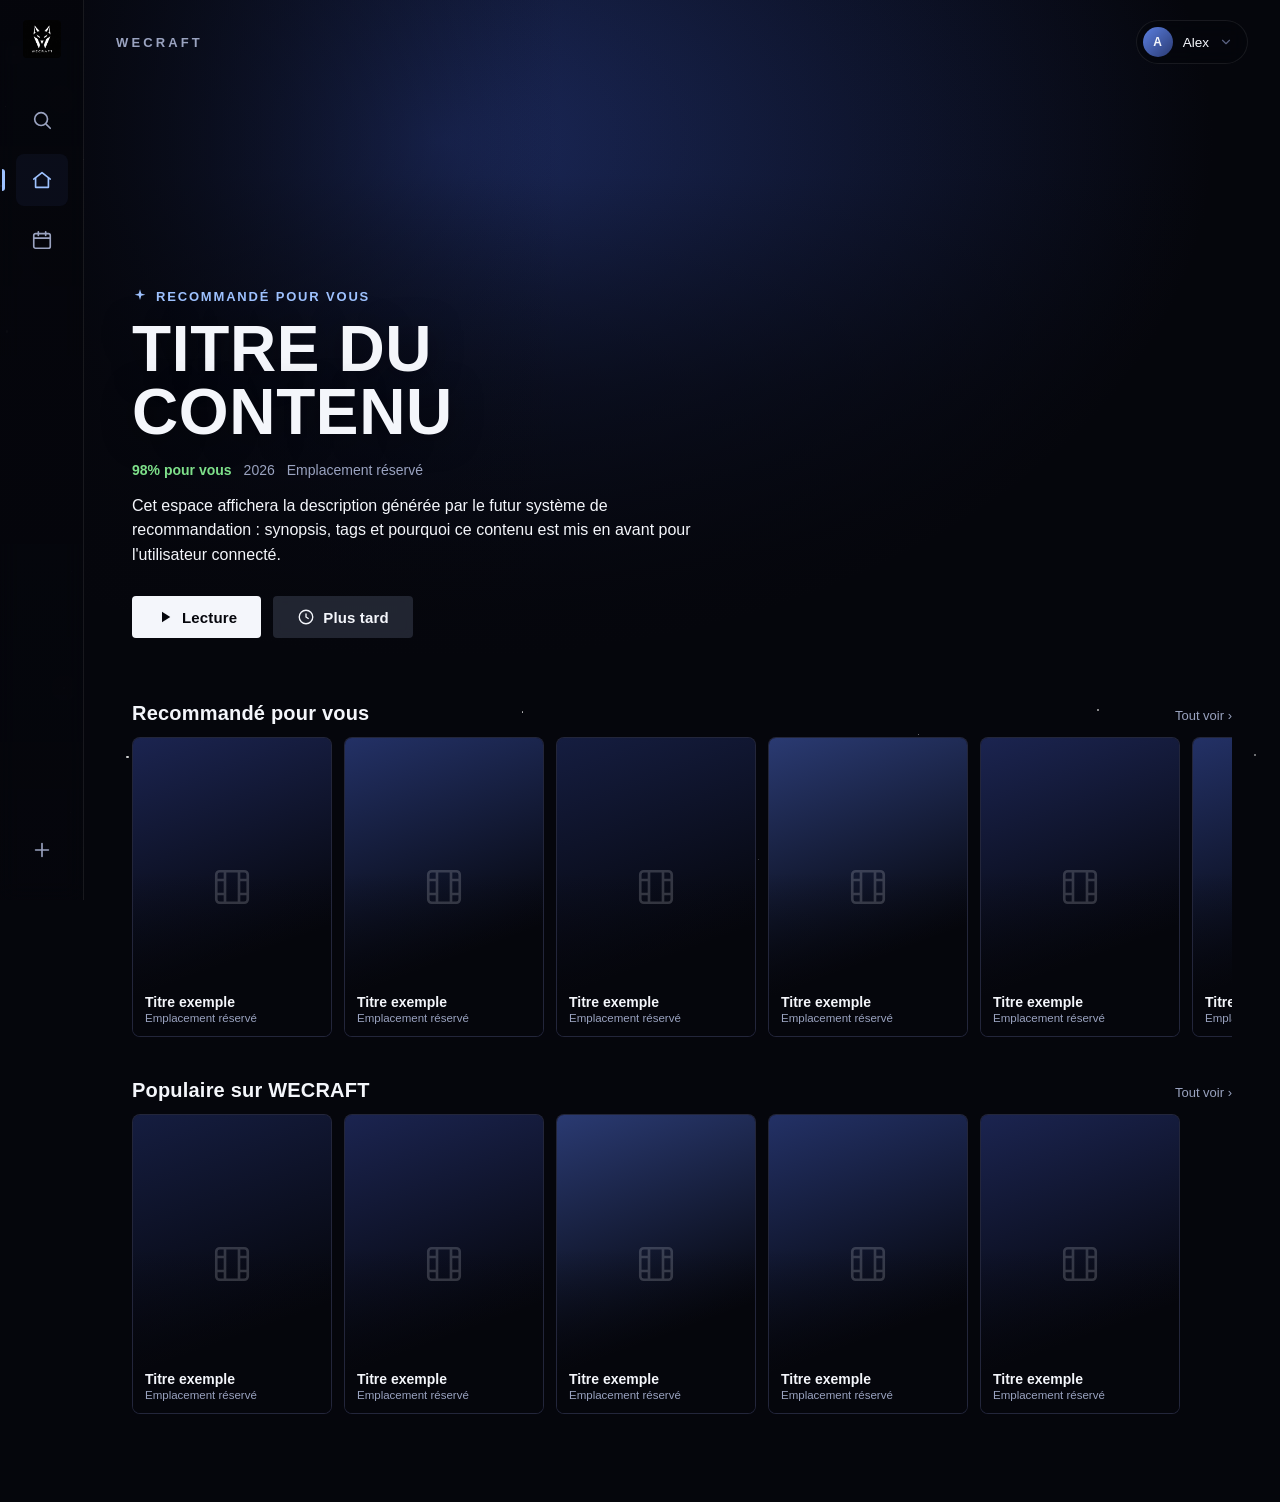
==== commit c755e837: "c" ====
--- a/index.html
+++ b/index.html
@@ -22,15 +22,15 @@
 
   <nav class="wc-sidebar__nav">
     <a class="wc-navbtn" data-page="search" href="search.html" aria-label="Recherche">
-      <svg viewBox="0 0 24 24" fill="none" stroke="currentColor" stroke-width="1.8" stroke-linecap="round"><circle cx="11" cy="11" r="7"/><path d="M21 21l-4.3-4.3"/></svg>
+      <svg width="24" height="24" viewBox="0 0 24 24" fill="none" stroke="currentColor" stroke-width="1.8" stroke-linecap="round"><circle cx="11" cy="11" r="7"/><path d="M21 21l-4.3-4.3"/></svg>
       <span class="wc-navbtn__label">Recherche</span>
     </a>
     <a class="wc-navbtn" data-page="home" href="index.html" aria-label="Accueil">
-      <svg viewBox="0 0 24 24" fill="none" stroke="currentColor" stroke-width="1.8" stroke-linecap="round" stroke-linejoin="round"><path d="M3 11l9-7 9 7"/><path d="M5 10v10h14V10"/></svg>
+      <svg width="24" height="24" viewBox="0 0 24 24" fill="none" stroke="currentColor" stroke-width="1.8" stroke-linecap="round" stroke-linejoin="round"><path d="M3 11l9-7 9 7"/><path d="M5 10v10h14V10"/></svg>
       <span class="wc-navbtn__label">Accueil</span>
     </a>
     <a class="wc-navbtn" data-page="calendar" href="calendar.html" aria-label="Calendrier">
-      <svg viewBox="0 0 24 24" fill="none" stroke="currentColor" stroke-width="1.8" stroke-linecap="round" stroke-linejoin="round"><rect x="3" y="5" width="18" height="16" rx="2"/><path d="M3 10h18M8 3v4M16 3v4"/></svg>
+      <svg width="24" height="24" viewBox="0 0 24 24" fill="none" stroke="currentColor" stroke-width="1.8" stroke-linecap="round" stroke-linejoin="round"><rect x="3" y="5" width="18" height="16" rx="2"/><path d="M3 10h18M8 3v4M16 3v4"/></svg>
       <span class="wc-navbtn__label">Calendrier</span>
     </a>
   </nav>
@@ -38,7 +38,7 @@
   <div class="wc-sidebar__spacer"></div>
 
   <a class="wc-navbtn" href="#" aria-label="Ajouter">
-    <svg viewBox="0 0 24 24" fill="none" stroke="currentColor" stroke-width="1.8" stroke-linecap="round"><path d="M12 5v14M5 12h14"/></svg>
+    <svg width="24" height="24" viewBox="0 0 24 24" fill="none" stroke="currentColor" stroke-width="1.8" stroke-linecap="round"><path d="M12 5v14M5 12h14"/></svg>
     <span class="wc-navbtn__label">Ajouter</span>
   </a>
 </aside>
@@ -51,7 +51,7 @@
   <a class="wc-profile" data-page="profile" href="profile.html" aria-label="Profil">
     <span class="wc-profile__avatar">A</span>
     <span class="wc-profile__name">Alex</span>
-    <svg viewBox="0 0 24 24" fill="none" stroke="currentColor" stroke-width="2" stroke-linecap="round" stroke-linejoin="round"><path d="M6 9l6 6 6-6"/></svg>
+    <svg width="24" height="24" viewBox="0 0 24 24" fill="none" stroke="currentColor" stroke-width="2" stroke-linecap="round" stroke-linejoin="round"><path d="M6 9l6 6 6-6"/></svg>
   </a>
 </header>
 
@@ -62,7 +62,7 @@
     <div class="wc-hero__bg" style="background-image: radial-gradient(ellipse at 30% 20%, #1c2a5e 0%, #05060c 65%);"></div>
     <div class="wc-hero__content">
       <div class="wc-eyebrow">
-        <svg viewBox="0 0 24 24" fill="currentColor"><path d="M12 2l1.9 6.3L20 10l-6.1 1.7L12 18l-1.9-6.3L4 10l6.1-1.7L12 2z"/></svg>
+        <svg width="24" height="24" viewBox="0 0 24 24" fill="currentColor"><path d="M12 2l1.9 6.3L20 10l-6.1 1.7L12 18l-1.9-6.3L4 10l6.1-1.7L12 2z"/></svg>
         Recommandé pour vous
       </div>
       <h1 class="wc-hero__title">TITRE DU<br/>CONTENU</h1>
@@ -78,11 +78,11 @@
       </p>
       <div class="wc-hero__actions">
         <button class="wc-btn wc-btn--primary">
-          <svg viewBox="0 0 24 24" fill="currentColor"><path d="M8 5v14l11-7z"/></svg>
+          <svg width="24" height="24" viewBox="0 0 24 24" fill="currentColor"><path d="M8 5v14l11-7z"/></svg>
           Lecture
         </button>
         <button class="wc-btn wc-btn--ghost">
-          <svg viewBox="0 0 24 24" fill="none" stroke="currentColor" stroke-width="1.8" stroke-linecap="round" stroke-linejoin="round"><circle cx="12" cy="12" r="9"/><path d="M12 8v4l3 2"/></svg>
+          <svg width="24" height="24" viewBox="0 0 24 24" fill="none" stroke="currentColor" stroke-width="1.8" stroke-linecap="round" stroke-linejoin="round"><circle cx="12" cy="12" r="9"/><path d="M12 8v4l3 2"/></svg>
           Plus tard
         </button>
       </div>
@@ -102,7 +102,7 @@
         <article class="wc-card">
           <div class="wc-card__art"></div>
           <div class="wc-card__placeholder-icon">
-            <svg viewBox="0 0 24 24" fill="none" stroke="currentColor" stroke-width="1.5"><rect x="3" y="3" width="18" height="18" rx="2"/><path d="M8 3v18M16 3v18M3 8h5M3 16h5M16 8h5M16 16h5"/></svg>
+            <svg width="24" height="24" viewBox="0 0 24 24" fill="none" stroke="currentColor" stroke-width="1.5"><rect x="3" y="3" width="18" height="18" rx="2"/><path d="M8 3v18M16 3v18M3 8h5M3 16h5M16 8h5M16 16h5"/></svg>
           </div>
           <div class="wc-card__label">
             <div class="wc-card__title">Titre exemple</div>
@@ -112,7 +112,7 @@
         <article class="wc-card">
           <div class="wc-card__art" style="--wc-tint: linear-gradient(160deg,#233166,#05060c 70%)"></div>
           <div class="wc-card__placeholder-icon">
-            <svg viewBox="0 0 24 24" fill="none" stroke="currentColor" stroke-width="1.5"><rect x="3" y="3" width="18" height="18" rx="2"/><path d="M8 3v18M16 3v18M3 8h5M3 16h5M16 8h5M16 16h5"/></svg>
+            <svg width="24" height="24" viewBox="0 0 24 24" fill="none" stroke="currentColor" stroke-width="1.5"><rect x="3" y="3" width="18" height="18" rx="2"/><path d="M8 3v18M16 3v18M3 8h5M3 16h5M16 8h5M16 16h5"/></svg>
           </div>
           <div class="wc-card__label">
             <div class="wc-card__title">Titre exemple</div>
@@ -122,7 +122,7 @@
         <article class="wc-card">
           <div class="wc-card__art" style="--wc-tint: linear-gradient(160deg,#151d40,#05060c 70%)"></div>
           <div class="wc-card__placeholder-icon">
-            <svg viewBox="0 0 24 24" fill="none" stroke="currentColor" stroke-width="1.5"><rect x="3" y="3" width="18" height="18" rx="2"/><path d="M8 3v18M16 3v18M3 8h5M3 16h5M16 8h5M16 16h5"/></svg>
+            <svg width="24" height="24" viewBox="0 0 24 24" fill="none" stroke="currentColor" stroke-width="1.5"><rect x="3" y="3" width="18" height="18" rx="2"/><path d="M8 3v18M16 3v18M3 8h5M3 16h5M16 8h5M16 16h5"/></svg>
           </div>
           <div class="wc-card__label">
             <div class="wc-card__title">Titre exemple</div>
@@ -132,17 +132,17 @@
         <article class="wc-card">
           <div class="wc-card__art" style="--wc-tint: linear-gradient(160deg,#2a3a72,#05060c 70%)"></div>
           <div class="wc-card__placeholder-icon">
-            <svg viewBox="0 0 24 24" fill="none" stroke="currentColor" stroke-width="1.5"><rect x="3" y="3" width="18" height="18" rx="2"/><path d="M8 3v18M16 3v18M3 8h5M3 16h5M16 8h5M16 16h5"/></svg>
-          </div>
-          <div class="wc-card__label">
-            <div class="wc-card__title">Titre exemple</div>
-            <div class="wc-card__sub">Emplacement réservé</div>
-          </div>
-        </article>
-        <article class="wc-card">
-          <div class="wc-card__art"></div>
-          <div class="wc-card__placeholder-icon">
-            <svg viewBox="0 0 24 24" fill="none" stroke="currentColor" stroke-width="1.5"><rect x="3" y="3" width="18" height="18" rx="2"/><path d="M8 3v18M16 3v18M3 8h5M3 16h5M16 8h5M16 16h5"/></svg>
+            <svg width="24" height="24" viewBox="0 0 24 24" fill="none" stroke="currentColor" stroke-width="1.5"><rect x="3" y="3" width="18" height="18" rx="2"/><path d="M8 3v18M16 3v18M3 8h5M3 16h5M16 8h5M16 16h5"/></svg>
+          </div>
+          <div class="wc-card__label">
+            <div class="wc-card__title">Titre exemple</div>
+            <div class="wc-card__sub">Emplacement réservé</div>
+          </div>
+        </article>
+        <article class="wc-card">
+          <div class="wc-card__art"></div>
+          <div class="wc-card__placeholder-icon">
+            <svg width="24" height="24" viewBox="0 0 24 24" fill="none" stroke="currentColor" stroke-width="1.5"><rect x="3" y="3" width="18" height="18" rx="2"/><path d="M8 3v18M16 3v18M3 8h5M3 16h5M16 8h5M16 16h5"/></svg>
           </div>
           <div class="wc-card__label">
             <div class="wc-card__title">Titre exemple</div>
@@ -152,7 +152,7 @@
         <article class="wc-card">
           <div class="wc-card__art" style="--wc-tint: linear-gradient(160deg,#233166,#05060c 70%)"></div>
           <div class="wc-card__placeholder-icon">
-            <svg viewBox="0 0 24 24" fill="none" stroke="currentColor" stroke-width="1.5"><rect x="3" y="3" width="18" height="18" rx="2"/><path d="M8 3v18M16 3v18M3 8h5M3 16h5M16 8h5M16 16h5"/></svg>
+            <svg width="24" height="24" viewBox="0 0 24 24" fill="none" stroke="currentColor" stroke-width="1.5"><rect x="3" y="3" width="18" height="18" rx="2"/><path d="M8 3v18M16 3v18M3 8h5M3 16h5M16 8h5M16 16h5"/></svg>
           </div>
           <div class="wc-card__label">
             <div class="wc-card__title">Titre exemple</div>
@@ -171,17 +171,17 @@
         <article class="wc-card">
           <div class="wc-card__art" style="--wc-tint: linear-gradient(160deg,#151d40,#05060c 70%)"></div>
           <div class="wc-card__placeholder-icon">
-            <svg viewBox="0 0 24 24" fill="none" stroke="currentColor" stroke-width="1.5"><rect x="3" y="3" width="18" height="18" rx="2"/><path d="M8 3v18M16 3v18M3 8h5M3 16h5M16 8h5M16 16h5"/></svg>
-          </div>
-          <div class="wc-card__label">
-            <div class="wc-card__title">Titre exemple</div>
-            <div class="wc-card__sub">Emplacement réservé</div>
-          </div>
-        </article>
-        <article class="wc-card">
-          <div class="wc-card__art"></div>
-          <div class="wc-card__placeholder-icon">
-            <svg viewBox="0 0 24 24" fill="none" stroke="currentColor" stroke-width="1.5"><rect x="3" y="3" width="18" height="18" rx="2"/><path d="M8 3v18M16 3v18M3 8h5M3 16h5M16 8h5M16 16h5"/></svg>
+            <svg width="24" height="24" viewBox="0 0 24 24" fill="none" stroke="currentColor" stroke-width="1.5"><rect x="3" y="3" width="18" height="18" rx="2"/><path d="M8 3v18M16 3v18M3 8h5M3 16h5M16 8h5M16 16h5"/></svg>
+          </div>
+          <div class="wc-card__label">
+            <div class="wc-card__title">Titre exemple</div>
+            <div class="wc-card__sub">Emplacement réservé</div>
+          </div>
+        </article>
+        <article class="wc-card">
+          <div class="wc-card__art"></div>
+          <div class="wc-card__placeholder-icon">
+            <svg width="24" height="24" viewBox="0 0 24 24" fill="none" stroke="currentColor" stroke-width="1.5"><rect x="3" y="3" width="18" height="18" rx="2"/><path d="M8 3v18M16 3v18M3 8h5M3 16h5M16 8h5M16 16h5"/></svg>
           </div>
           <div class="wc-card__label">
             <div class="wc-card__title">Titre exemple</div>
@@ -191,7 +191,7 @@
         <article class="wc-card">
           <div class="wc-card__art" style="--wc-tint: linear-gradient(160deg,#2a3a72,#05060c 70%)"></div>
           <div class="wc-card__placeholder-icon">
-            <svg viewBox="0 0 24 24" fill="none" stroke="currentColor" stroke-width="1.5"><rect x="3" y="3" width="18" height="18" rx="2"/><path d="M8 3v18M16 3v18M3 8h5M3 16h5M16 8h5M16 16h5"/></svg>
+            <svg width="24" height="24" viewBox="0 0 24 24" fill="none" stroke="currentColor" stroke-width="1.5"><rect x="3" y="3" width="18" height="18" rx="2"/><path d="M8 3v18M16 3v18M3 8h5M3 16h5M16 8h5M16 16h5"/></svg>
           </div>
           <div class="wc-card__label">
             <div class="wc-card__title">Titre exemple</div>
@@ -201,17 +201,17 @@
         <article class="wc-card">
           <div class="wc-card__art" style="--wc-tint: linear-gradient(160deg,#233166,#05060c 70%)"></div>
           <div class="wc-card__placeholder-icon">
-            <svg viewBox="0 0 24 24" fill="none" stroke="currentColor" stroke-width="1.5"><rect x="3" y="3" width="18" height="18" rx="2"/><path d="M8 3v18M16 3v18M3 8h5M3 16h5M16 8h5M16 16h5"/></svg>
-          </div>
-          <div class="wc-card__label">
-            <div class="wc-card__title">Titre exemple</div>
-            <div class="wc-card__sub">Emplacement réservé</div>
-          </div>
-        </article>
-        <article class="wc-card">
-          <div class="wc-card__art"></div>
-          <div class="wc-card__placeholder-icon">
-            <svg viewBox="0 0 24 24" fill="none" stroke="currentColor" stroke-width="1.5"><rect x="3" y="3" width="18" height="18" rx="2"/><path d="M8 3v18M16 3v18M3 8h5M3 16h5M16 8h5M16 16h5"/></svg>
+            <svg width="24" height="24" viewBox="0 0 24 24" fill="none" stroke="currentColor" stroke-width="1.5"><rect x="3" y="3" width="18" height="18" rx="2"/><path d="M8 3v18M16 3v18M3 8h5M3 16h5M16 8h5M16 16h5"/></svg>
+          </div>
+          <div class="wc-card__label">
+            <div class="wc-card__title">Titre exemple</div>
+            <div class="wc-card__sub">Emplacement réservé</div>
+          </div>
+        </article>
+        <article class="wc-card">
+          <div class="wc-card__art"></div>
+          <div class="wc-card__placeholder-icon">
+            <svg width="24" height="24" viewBox="0 0 24 24" fill="none" stroke="currentColor" stroke-width="1.5"><rect x="3" y="3" width="18" height="18" rx="2"/><path d="M8 3v18M16 3v18M3 8h5M3 16h5M16 8h5M16 16h5"/></svg>
           </div>
           <div class="wc-card__label">
             <div class="wc-card__title">Titre exemple</div>
--- a/css/theme.css
+++ b/css/theme.css
@@ -0,0 +1,63 @@
+/* ==========================================================================
+   WECRAFT — Design Tokens
+   --------------------------------------------------------------------------
+   Chaque thème est un simple bloc de variables CSS scoping sur
+   [data-theme="..."]. Pour ajouter un thème plus tard : dupliquer un bloc,
+   changer les valeurs, puis l'ajouter à la liste des thèmes dans
+   js/main.js (THEMES). Aucune autre partie du CSS ne doit être modifiée.
+   ========================================================================== */
+
+:root,
+[data-theme="ciel-etoile"] {
+  /* Fond */
+  --color-bg: #05060c;
+  --color-bg-elevated: #0b0e1a;
+  --color-surface: #10132399;
+  --color-surface-solid: #10132a;
+  --color-border: rgba(255, 255, 255, 0.08);
+
+  /* Texte */
+  --color-text: #f4f6fb;
+  --color-text-dim: #9aa3c0;
+  --color-text-faint: #5b6382;
+
+  /* Accent — bleu ciel étoilé */
+  --color-accent: #5b7fe0;
+  --color-accent-bright: #9ec2ff;
+  --color-accent-dim: #2a3a72;
+  --color-star: #ffffff;
+
+  /* Dégradés */
+  --gradient-hero: linear-gradient(
+    to top,
+    var(--color-bg) 0%,
+    rgba(5, 6, 12, 0.55) 45%,
+    rgba(5, 6, 12, 0.05) 75%
+  );
+  --gradient-side: linear-gradient(
+    to right,
+    rgba(5, 6, 12, 0.9) 0%,
+    rgba(5, 6, 12, 0) 40%
+  );
+
+  /* Effets */
+  --shadow-elevated: 0 20px 60px rgba(0, 0, 10, 0.55);
+  --glow-accent: 0 0 24px rgba(91, 127, 224, 0.35);
+
+  /* Rayons / rythme */
+  --radius-s: 4px;
+  --radius-m: 8px;
+  --sidebar-w: 84px;
+}
+
+/* --------------------------------------------------------------------------
+   Emplacement pour de futurs thèmes, ex. :
+
+   [data-theme="aurore"] {
+     --color-bg: #06040c;
+     --color-accent: #8a5bd6;
+     ...
+   }
+
+   Le sélecteur de thème (à venir) posera l'attribut data-theme sur <html>.
+   -------------------------------------------------------------------------- */
--- a/css/style.css
+++ b/css/style.css
@@ -0,0 +1,672 @@
+/* ==========================================================================
+   WECRAFT — Styles principaux
+   ========================================================================== */
+
+@import url("https://fonts.googleapis.com/css2?family=Rajdhani:wght@500;600;700&family=Inter:wght@400;500;600&display=swap");
+
+* {
+  margin: 0;
+  padding: 0;
+  box-sizing: border-box;
+}
+
+html {
+  scroll-behavior: smooth;
+}
+
+body {
+  background: var(--color-bg);
+  color: var(--color-text);
+  font-family: "Inter", -apple-system, BlinkMacSystemFont, sans-serif;
+  min-height: 100vh;
+  overflow-x: hidden;
+}
+
+h1, h2, h3, .wc-logo-word, .wc-btn {
+  font-family: "Rajdhani", "Inter", sans-serif;
+}
+
+a { color: inherit; text-decoration: none; }
+button { font-family: inherit; cursor: pointer; }
+
+::selection {
+  background: var(--color-accent);
+  color: #fff;
+}
+
+/* Scrollbar discrète */
+::-webkit-scrollbar { height: 8px; width: 8px; }
+::-webkit-scrollbar-track { background: transparent; }
+::-webkit-scrollbar-thumb {
+  background: var(--color-accent-dim);
+  border-radius: 8px;
+}
+::-webkit-scrollbar-thumb:hover { background: var(--color-accent); }
+
+/* --------------------------------------------------------------------------
+   Fond étoilé (élément signature) — un canevas de points générés en JS,
+   fixe derrière tout le contenu, avec un léger scintillement.
+   -------------------------------------------------------------------------- */
+.wc-starfield {
+  position: fixed;
+  inset: 0;
+  z-index: 0;
+  pointer-events: none;
+  background: radial-gradient(ellipse at 50% -10%, #0d1430 0%, var(--color-bg) 55%);
+}
+
+.wc-star {
+  position: absolute;
+  border-radius: 50%;
+  background: var(--color-star);
+  opacity: var(--o, 0.6);
+  animation: wc-twinkle var(--dur, 4s) ease-in-out infinite;
+  animation-delay: var(--delay, 0s);
+}
+
+@keyframes wc-twinkle {
+  0%, 100% { opacity: var(--o, 0.6); }
+  50% { opacity: 0.1; }
+}
+
+@media (prefers-reduced-motion: reduce) {
+  .wc-star { animation: none; }
+}
+
+/* --------------------------------------------------------------------------
+   Barre latérale gauche
+   -------------------------------------------------------------------------- */
+.wc-sidebar {
+  position: fixed;
+  top: 0;
+  left: 0;
+  bottom: 0;
+  width: var(--sidebar-w);
+  z-index: 40;
+  display: flex;
+  flex-direction: column;
+  align-items: center;
+  padding: 20px 0 24px;
+  background: linear-gradient(180deg, rgba(5,6,12,0.85) 0%, rgba(5,6,12,0.55) 100%);
+  backdrop-filter: blur(10px);
+  border-right: 1px solid var(--color-border);
+}
+
+.wc-sidebar__logo {
+  width: 38px;
+  height: 38px;
+  margin-bottom: 36px;
+  border-radius: var(--radius-s);
+  overflow: hidden;
+  flex-shrink: 0;
+}
+.wc-sidebar__logo img { width: 100%; height: 100%; object-fit: cover; }
+
+.wc-sidebar__nav {
+  display: flex;
+  flex-direction: column;
+  gap: 8px;
+  flex: 1;
+}
+
+.wc-navbtn {
+  position: relative;
+  width: 52px;
+  height: 52px;
+  display: flex;
+  align-items: center;
+  justify-content: center;
+  background: transparent;
+  border: none;
+  border-radius: var(--radius-m);
+  color: var(--color-text-dim);
+  transition: color 0.2s ease, background 0.2s ease, transform 0.15s ease;
+}
+
+.wc-navbtn svg {
+  width: 22px;
+  height: 22px;
+}
+
+.wc-navbtn::before {
+  content: "";
+  position: absolute;
+  left: -14px;
+  top: 50%;
+  transform: translateY(-50%);
+  width: 3px;
+  height: 0;
+  background: var(--color-accent-bright);
+  border-radius: 0 4px 4px 0;
+  transition: height 0.2s ease;
+}
+
+.wc-navbtn:hover {
+  color: var(--color-text);
+  background: var(--color-surface);
+  transform: translateY(-1px);
+}
+
+.wc-navbtn.is-active {
+  color: var(--color-accent-bright);
+  background: var(--color-surface);
+}
+.wc-navbtn.is-active::before { height: 22px; }
+
+.wc-navbtn__label {
+  position: absolute;
+  left: calc(100% + 10px);
+  top: 50%;
+  transform: translateY(-50%);
+  white-space: nowrap;
+  background: var(--color-surface-solid);
+  border: 1px solid var(--color-border);
+  padding: 6px 10px;
+  border-radius: var(--radius-s);
+  font-size: 12.5px;
+  letter-spacing: 0.02em;
+  color: var(--color-text);
+  opacity: 0;
+  pointer-events: none;
+  transition: opacity 0.15s ease, transform 0.15s ease;
+}
+.wc-navbtn:hover .wc-navbtn__label {
+  opacity: 1;
+  transform: translateY(-50%) translateX(2px);
+}
+
+.wc-sidebar__spacer { flex: 1; }
+
+/* --------------------------------------------------------------------------
+   Barre supérieure (profil à droite)
+   -------------------------------------------------------------------------- */
+.wc-topbar {
+  position: fixed;
+  top: 0;
+  right: 0;
+  left: var(--sidebar-w);
+  z-index: 30;
+  display: flex;
+  align-items: center;
+  justify-content: space-between;
+  padding: 20px 32px;
+  pointer-events: none;
+}
+
+.wc-topbar__brandword {
+  pointer-events: auto;
+  font-size: 13px;
+  letter-spacing: 0.24em;
+  font-weight: 600;
+  color: var(--color-text-dim);
+  text-transform: uppercase;
+}
+
+.wc-profile {
+  pointer-events: auto;
+  display: flex;
+  align-items: center;
+  gap: 10px;
+  background: rgba(5, 6, 12, 0.55);
+  border: 1px solid var(--color-border);
+  backdrop-filter: blur(10px);
+  padding: 6px 14px 6px 6px;
+  border-radius: 999px;
+  color: var(--color-text);
+  transition: border-color 0.2s ease, background 0.2s ease;
+}
+.wc-profile:hover {
+  border-color: var(--color-accent-dim);
+  background: rgba(10, 12, 24, 0.8);
+}
+
+.wc-profile__avatar {
+  width: 30px;
+  height: 30px;
+  border-radius: 50%;
+  background: linear-gradient(135deg, var(--color-accent), var(--color-accent-dim));
+  display: flex;
+  align-items: center;
+  justify-content: center;
+  font-size: 12px;
+  font-weight: 700;
+  letter-spacing: 0.02em;
+}
+
+.wc-profile__name {
+  font-size: 13.5px;
+  font-weight: 500;
+}
+
+.wc-profile svg {
+  width: 14px;
+  height: 14px;
+  color: var(--color-text-faint);
+}
+
+/* --------------------------------------------------------------------------
+   Contenu principal
+   -------------------------------------------------------------------------- */
+.wc-main {
+  position: relative;
+  z-index: 1;
+  margin-left: var(--sidebar-w);
+  min-height: 100vh;
+}
+
+/* Hero */
+.wc-hero {
+  position: relative;
+  min-height: 78vh;
+  display: flex;
+  align-items: flex-end;
+  padding: 0 48px 64px;
+  overflow: hidden;
+}
+
+.wc-hero__bg {
+  position: absolute;
+  inset: 0;
+  z-index: -2;
+  background-size: cover;
+  background-position: center 20%;
+}
+
+.wc-hero__bg::after {
+  content: "";
+  position: absolute;
+  inset: 0;
+  background: var(--gradient-hero);
+}
+
+.wc-hero__bg::before {
+  content: "";
+  position: absolute;
+  inset: 0;
+  background: var(--gradient-side);
+  z-index: 1;
+}
+
+.wc-hero__content {
+  position: relative;
+  max-width: 560px;
+}
+
+.wc-eyebrow {
+  display: flex;
+  align-items: center;
+  gap: 8px;
+  color: var(--color-accent-bright);
+  font-size: 13px;
+  font-weight: 700;
+  letter-spacing: 0.14em;
+  text-transform: uppercase;
+  margin-bottom: 14px;
+}
+.wc-eyebrow svg { width: 16px; height: 16px; }
+
+.wc-hero__title {
+  font-size: 64px;
+  font-weight: 700;
+  line-height: 0.98;
+  letter-spacing: 0.01em;
+  margin-bottom: 18px;
+  text-shadow: 0 4px 30px rgba(0,0,0,0.5);
+}
+
+.wc-hero__meta {
+  display: flex;
+  align-items: center;
+  gap: 12px;
+  font-size: 14px;
+  color: var(--color-text-dim);
+  margin-bottom: 16px;
+}
+.wc-hero__meta .wc-match { color: #7ee08a; font-weight: 600; }
+
+.wc-hero__desc {
+  font-size: 16px;
+  line-height: 1.55;
+  color: var(--color-text);
+  margin-bottom: 28px;
+}
+
+.wc-hero__actions { display: flex; gap: 12px; }
+
+.wc-btn {
+  display: inline-flex;
+  align-items: center;
+  gap: 8px;
+  padding: 12px 24px;
+  border-radius: var(--radius-s);
+  font-size: 15px;
+  font-weight: 600;
+  letter-spacing: 0.01em;
+  border: none;
+  transition: transform 0.15s ease, background 0.2s ease, box-shadow .2s ease;
+}
+.wc-btn svg { width: 18px; height: 18px; }
+
+.wc-btn--primary {
+  background: var(--color-text);
+  color: #05060c;
+}
+.wc-btn--primary:hover { background: #d9dfef; transform: translateY(-1px); }
+
+.wc-btn--ghost {
+  background: rgba(120, 130, 160, 0.25);
+  color: var(--color-text);
+  backdrop-filter: blur(6px);
+}
+.wc-btn--ghost:hover {
+  background: rgba(120, 130, 160, 0.4);
+  box-shadow: var(--glow-accent);
+}
+
+/* Rangées de contenu */
+.wc-rows { padding: 0 48px 80px; display: flex; flex-direction: column; gap: 34px; }
+
+.wc-row__head {
+  display: flex;
+  align-items: baseline;
+  justify-content: space-between;
+  margin-bottom: 12px;
+}
+.wc-row__title { font-size: 20px; font-weight: 600; letter-spacing: 0.01em; }
+.wc-row__all {
+  font-size: 13px;
+  color: var(--color-text-dim);
+  display: flex;
+  align-items: center;
+  gap: 4px;
+}
+.wc-row__all:hover { color: var(--color-accent-bright); }
+
+.wc-row__track {
+  display: flex;
+  gap: 12px;
+  overflow-x: auto;
+  padding-bottom: 8px;
+  scroll-snap-type: x proximity;
+}
+
+.wc-card {
+  scroll-snap-align: start;
+  flex: 0 0 200px;
+  aspect-ratio: 2 / 3;
+  border-radius: var(--radius-m);
+  position: relative;
+  overflow: hidden;
+  background: var(--color-surface-solid);
+  border: 1px solid var(--color-border);
+  transition: transform 0.25s ease, box-shadow 0.25s ease, border-color .25s ease;
+  cursor: pointer;
+}
+.wc-card:hover {
+  transform: translateY(-6px) scale(1.03);
+  box-shadow: var(--shadow-elevated);
+  border-color: var(--color-accent-dim);
+  z-index: 2;
+}
+
+.wc-card__art {
+  position: absolute;
+  inset: 0;
+  background: var(--wc-tint, linear-gradient(160deg, #1b2450, #05060c 70%));
+}
+
+.wc-card__art::after {
+  content: "";
+  position: absolute;
+  inset: 0;
+  background: linear-gradient(to top, rgba(5,6,12,0.9) 0%, rgba(5,6,12,0) 55%);
+}
+
+.wc-card__label {
+  position: absolute;
+  left: 12px;
+  right: 12px;
+  bottom: 12px;
+  z-index: 1;
+}
+.wc-card__label .wc-card__title {
+  font-size: 14px;
+  font-weight: 600;
+  margin-bottom: 2px;
+}
+.wc-card__label .wc-card__sub {
+  font-size: 11.5px;
+  color: var(--color-text-dim);
+}
+
+.wc-card__placeholder-icon {
+  position: absolute;
+  inset: 0;
+  display: flex;
+  align-items: center;
+  justify-content: center;
+  opacity: 0.18;
+}
+.wc-card__placeholder-icon svg { width: 42px; height: 42px; }
+
+/* --------------------------------------------------------------------------
+   Pages secondaires (Recherche / Calendrier / Profil)
+   -------------------------------------------------------------------------- */
+.wc-page {
+  padding: 120px 48px 80px;
+  max-width: 1200px;
+}
+
+.wc-page__title {
+  font-size: 34px;
+  font-weight: 700;
+  margin-bottom: 10px;
+}
+
+.wc-page__desc {
+  color: var(--color-text-dim);
+  font-size: 15px;
+  max-width: 560px;
+  margin-bottom: 40px;
+  line-height: 1.6;
+}
+
+/* Recherche */
+.wc-searchbar {
+  display: flex;
+  align-items: center;
+  gap: 12px;
+  background: var(--color-surface-solid);
+  border: 1px solid var(--color-border);
+  border-radius: var(--radius-m);
+  padding: 14px 18px;
+  max-width: 560px;
+  margin-bottom: 44px;
+  transition: border-color .2s ease, box-shadow .2s ease;
+}
+.wc-searchbar:focus-within {
+  border-color: var(--color-accent);
+  box-shadow: var(--glow-accent);
+}
+.wc-searchbar svg { width: 18px; height: 18px; color: var(--color-text-faint); flex-shrink: 0; }
+.wc-searchbar input {
+  background: transparent;
+  border: none;
+  outline: none;
+  color: var(--color-text);
+  font-size: 15px;
+  width: 100%;
+  font-family: inherit;
+}
+.wc-searchbar input::placeholder { color: var(--color-text-faint); }
+
+.wc-chip-row { display: flex; flex-wrap: wrap; gap: 10px; margin-bottom: 8px; }
+.wc-chip {
+  padding: 8px 16px;
+  border-radius: 999px;
+  border: 1px solid var(--color-border);
+  background: var(--color-surface);
+  color: var(--color-text-dim);
+  font-size: 13px;
+  transition: all .2s ease;
+}
+.wc-chip:hover, .wc-chip.is-active {
+  border-color: var(--color-accent);
+  color: var(--color-text);
+  background: var(--color-accent-dim);
+}
+
+.wc-empty {
+  margin-top: 40px;
+  border: 1px dashed var(--color-border);
+  border-radius: var(--radius-m);
+  padding: 48px 32px;
+  text-align: center;
+  color: var(--color-text-faint);
+  font-size: 14px;
+}
+
+/* Calendrier */
+.wc-calendar {
+  border: 1px solid var(--color-border);
+  border-radius: var(--radius-m);
+  overflow: hidden;
+  background: var(--color-surface-solid);
+}
+.wc-calendar__head {
+  display: flex;
+  align-items: center;
+  justify-content: space-between;
+  padding: 18px 22px;
+  border-bottom: 1px solid var(--color-border);
+}
+.wc-calendar__head h2 { font-size: 17px; font-weight: 600; }
+.wc-calendar__nav { display: flex; gap: 8px; }
+.wc-calendar__nav button {
+  width: 30px; height: 30px;
+  border-radius: var(--radius-s);
+  border: 1px solid var(--color-border);
+  background: transparent;
+  color: var(--color-text-dim);
+  display: flex; align-items: center; justify-content: center;
+}
+.wc-calendar__nav button:hover { color: var(--color-text); border-color: var(--color-accent-dim); }
+.wc-calendar__nav svg { width: 14px; height: 14px; }
+
+.wc-calendar__grid {
+  display: grid;
+  grid-template-columns: repeat(7, 1fr);
+}
+.wc-calendar__dow {
+  padding: 12px 0;
+  text-align: center;
+  font-size: 11.5px;
+  letter-spacing: 0.08em;
+  color: var(--color-text-faint);
+  text-transform: uppercase;
+  border-bottom: 1px solid var(--color-border);
+}
+.wc-calendar__cell {
+  min-height: 88px;
+  padding: 8px 10px;
+  border-right: 1px solid var(--color-border);
+  border-bottom: 1px solid var(--color-border);
+  font-size: 13px;
+  color: var(--color-text-dim);
+  position: relative;
+}
+.wc-calendar__cell:nth-child(7n) { border-right: none; }
+.wc-calendar__cell.is-muted { color: var(--color-text-faint); opacity: 0.4; }
+.wc-calendar__cell.is-today {
+  background: rgba(91, 127, 224, 0.1);
+  color: var(--color-text);
+}
+.wc-calendar__cell.is-today::before {
+  content: "";
+  position: absolute;
+  top: 8px; right: 10px;
+  width: 6px; height: 6px;
+  border-radius: 50%;
+  background: var(--color-accent-bright);
+}
+.wc-calendar__dot {
+  margin-top: 22px;
+  font-size: 10.5px;
+  padding: 3px 6px;
+  border-radius: 4px;
+  background: var(--color-accent-dim);
+  color: var(--color-accent-bright);
+  display: inline-block;
+}
+
+/* Profil */
+.wc-profile-header {
+  display: flex;
+  align-items: center;
+  gap: 22px;
+  margin-bottom: 44px;
+}
+.wc-profile-header__avatar {
+  width: 84px; height: 84px;
+  border-radius: 50%;
+  background: linear-gradient(135deg, var(--color-accent), var(--color-accent-dim));
+  display: flex; align-items: center; justify-content: center;
+  font-size: 30px; font-weight: 700;
+}
+.wc-profile-header h2 { font-size: 24px; font-weight: 700; margin-bottom: 4px; }
+.wc-profile-header p { color: var(--color-text-dim); font-size: 14px; }
+
+.wc-settings-list { display: flex; flex-direction: column; gap: 2px; }
+.wc-settings-item {
+  display: flex;
+  align-items: center;
+  justify-content: space-between;
+  padding: 18px 4px;
+  border-bottom: 1px solid var(--color-border);
+}
+.wc-settings-item:last-child { border-bottom: none; }
+.wc-settings-item__label { font-size: 14.5px; font-weight: 500; }
+.wc-settings-item__hint { font-size: 12.5px; color: var(--color-text-faint); margin-top: 2px; }
+
+.wc-select {
+  background: var(--color-surface-solid);
+  border: 1px solid var(--color-border);
+  color: var(--color-text);
+  padding: 9px 14px;
+  border-radius: var(--radius-s);
+  font-size: 13.5px;
+  font-family: inherit;
+  min-width: 200px;
+}
+.wc-select:focus { outline: none; border-color: var(--color-accent); }
+
+.wc-theme-swatches { display: flex; gap: 10px; }
+.wc-swatch {
+  width: 34px; height: 34px;
+  border-radius: 50%;
+  border: 2px solid var(--color-border);
+  background: linear-gradient(135deg, var(--color-accent), var(--color-bg-elevated));
+  position: relative;
+}
+.wc-swatch.is-active { border-color: var(--color-accent-bright); }
+.wc-swatch.is-active::after {
+  content: "";
+  position: absolute; inset: -5px;
+  border-radius: 50%;
+  border: 1px solid var(--color-accent-bright);
+}
+
+/* --------------------------------------------------------------------------
+   Responsive
+   -------------------------------------------------------------------------- */
+@media (max-width: 720px) {
+  :root { --sidebar-w: 64px; }
+  .wc-hero__title { font-size: 38px; }
+  .wc-hero { padding: 0 20px 40px; min-height: 62vh; }
+  .wc-rows { padding: 0 20px 60px; }
+  .wc-page { padding: 100px 20px 60px; }
+  .wc-navbtn__label { display: none; }
+  .wc-topbar { padding: 16px 16px 16px 12px; }
+  .wc-profile__name { display: none; }
+  .wc-card { flex-basis: 132px; }
+}
